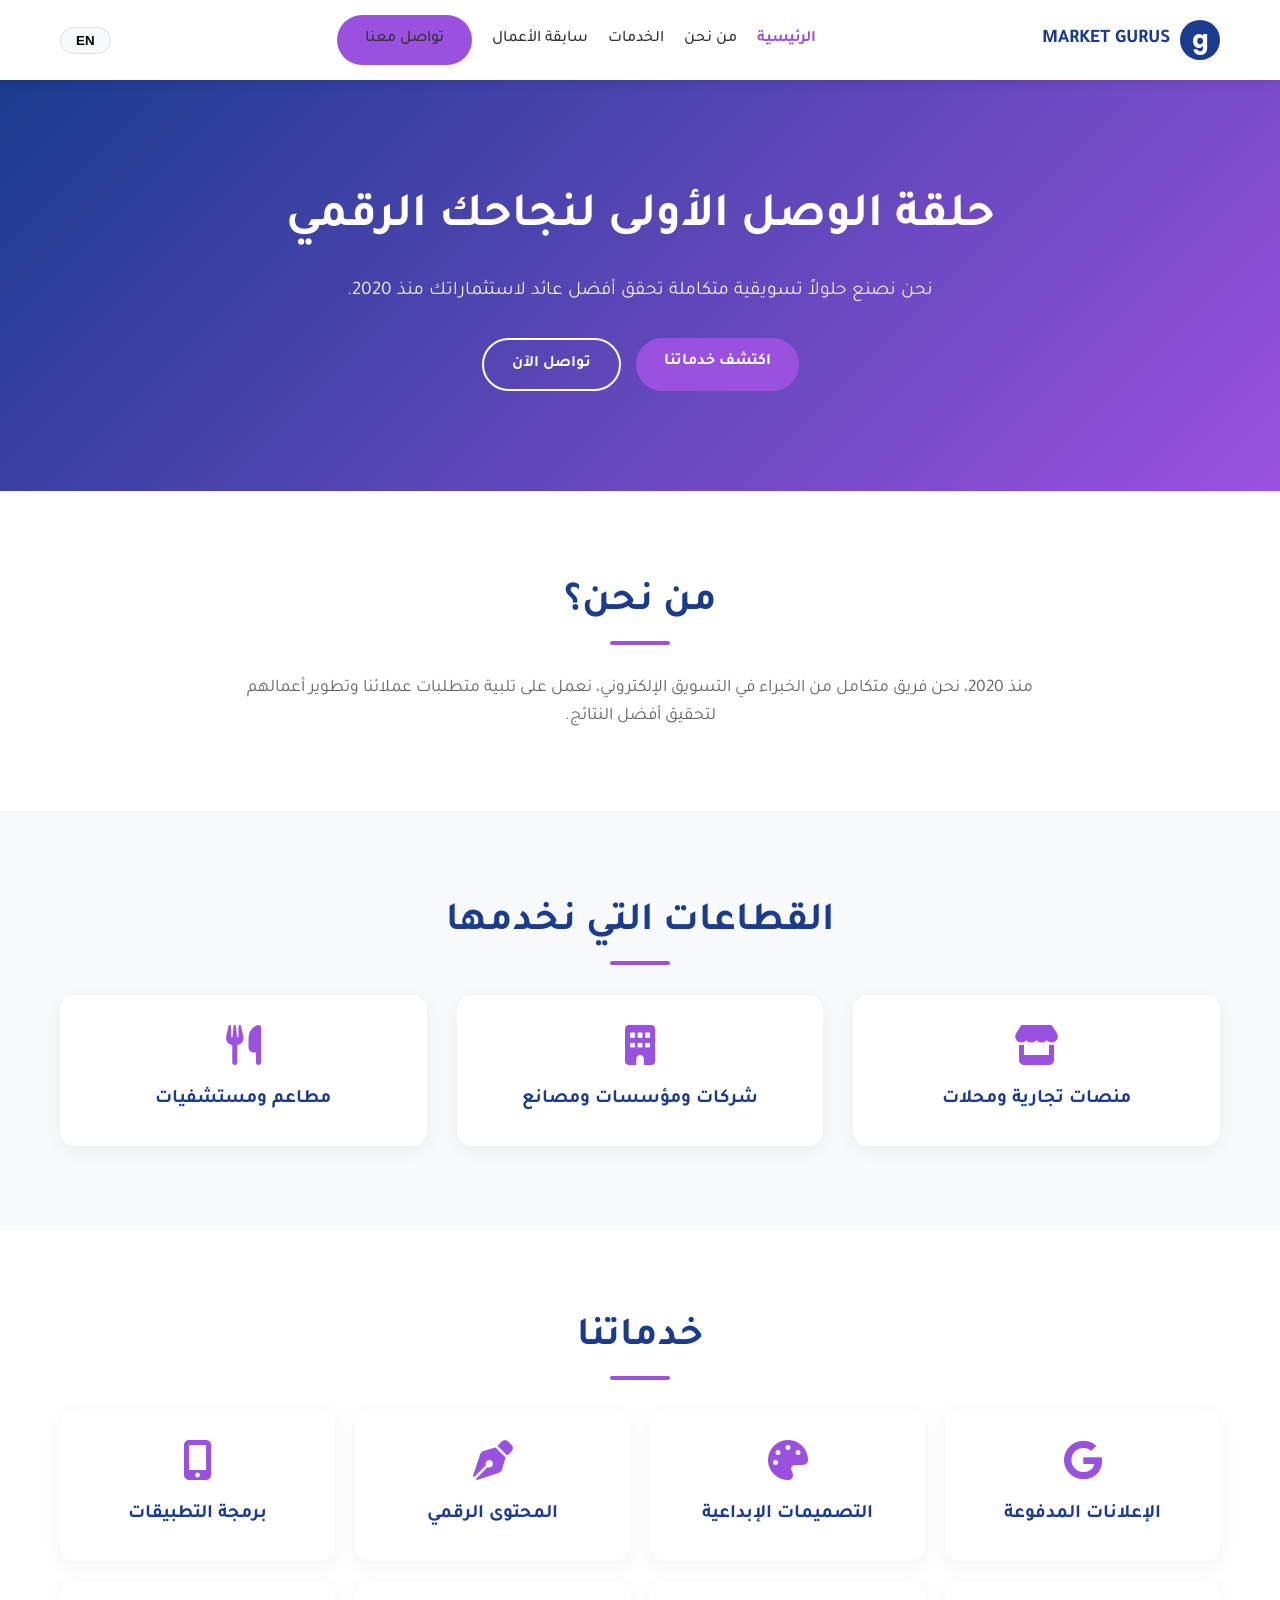
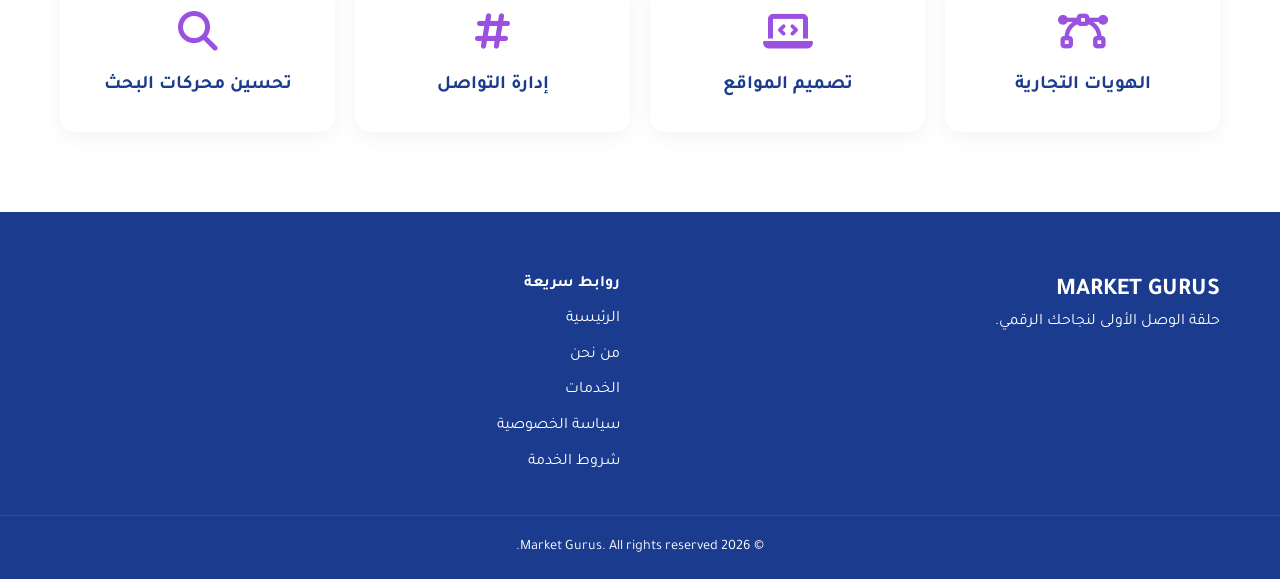
==== index.html @ f9bf5f59 "Initial Commit" ====
<!DOCTYPE html>
<html lang="ar" dir="rtl">
<head>
    <meta charset="UTF-8">
    <meta name="viewport" content="width=device-width, initial-scale=1.0">
    <title>Market Gurus | خبراء السوق</title>
    <meta name="description" content="نحن حلقة الوصل الأولى لشركاتنا على جميع المنصات الإلكترونية لتحقيق أفضل عائد لاستثماراتهم.">
    <!-- خطوط جوجل -->
    <link href="https://fonts.googleapis.com/css2?family=Poppins:wght@300;400;600;700&family=Tajawal:wght@400;500;700&display=swap" rel="stylesheet">
    <!-- أيقونات -->
    <link rel="stylesheet" href="https://cdnjs.cloudflare.com/ajax/libs/font-awesome/6.4.0/css/all.min.css">
    <!-- ملف التنسيقات -->
    <link rel="stylesheet" href="assets/css/style.css">
</head>
<body>

    <!-- شريط التنقل (Header) -->
    <header class="header">
        <div class="container nav-container">
            <div class="logo">
                <div class="logo-icon">g</div>
                <span>MARKET GURUS</span>
            </div>
            <nav class="nav-links">
                <a href="index.html" data-ar="الرئيسية" data-en="Home">الرئيسية</a>
                <a href="about.html" data-ar="من نحن" data-en="About">من نحن</a>
                <a href="services.html" data-ar="الخدمات" data-en="Services">الخدمات</a>
                <a href="portfolio.html" data-ar="سابقة الأعمال" data-en="Portfolio">سابقة الأعمال</a>
                <a href="contact.html" class="btn-primary" data-ar="تواصل معنا" data-en="Contact Us">تواصل معنا</a>
            </nav>
            <div class="header-actions">
                <button id="lang-toggle" class="lang-btn">EN</button>
                <div class="mobile-menu-btn"><i class="fas fa-bars"></i></div>
            </div>
        </div>
    </header>

    <!-- 1. البانر الرئيسي (Hero) -->
    <section class="hero">
        <div class="container hero-content">
            <h1 data-ar="حلقة الوصل الأولى لنجاحك الرقمي" data-en="Your First Link to Digital Success">حلقة الوصل الأولى لنجاحك الرقمي</h1>
            <p data-ar="نحن نصنع حلولاً تسويقية متكاملة تحقق أفضل عائد لاستثماراتك منذ 2020." data-en="We create integrated marketing solutions that maximize your ROI since 2020.">نحن نصنع حلولاً تسويقية متكاملة تحقق أفضل عائد لاستثماراتك منذ 2020.</p>
            <div class="hero-buttons">
                <a href="services.html" class="btn-primary" data-ar="اكتشف خدماتنا" data-en="Discover Our Services">اكتشف خدماتنا</a>
                <a href="contact.html" class="btn-secondary" data-ar="تواصل الآن" data-en="Contact Now">تواصل الآن</a>
            </div>
        </div>
    </section>

    <!-- 2. نبذة سريعة -->
    <section class="section about-brief">
        <div class="container text-center">
            <h2 class="section-title" data-ar="من نحن؟" data-en="Who We Are?">من نحن؟</h2>
            <p class="section-desc" data-ar="منذ 2020، نحن فريق متكامل من الخبراء في التسويق الإلكتروني، نعمل على تلبية متطلبات عملائنا وتطوير أعمالهم لتحقيق أفضل النتائج." data-en="Since 2020, we are an integrated team of e-marketing experts, dedicated to meeting our clients' needs and developing their businesses to achieve the best results.">منذ 2020، نحن فريق متكامل من الخبراء في التسويق الإلكتروني، نعمل على تلبية متطلبات عملائنا وتطوير أعمالهم لتحقيق أفضل النتائج.</p>
        </div>
    </section>

    <!-- 3. القطاعات -->
    <section class="section sectors bg-light">
        <div class="container">
            <h2 class="section-title" data-ar="القطاعات التي نخدمها" data-en="Sectors We Serve">القطاعات التي نخدمها</h2>
            <div class="grid-3 text-center">
                <div class="card"><i class="fas fa-store"></i><h3 data-ar="منصات تجارية ومحلات" data-en="E-commerce & Shops">منصات تجارية ومحلات</h3></div>
                <div class="card"><i class="fas fa-building"></i><h3 data-ar="شركات ومؤسسات ومصانع" data-en="Companies & Factories">شركات ومؤسسات ومصانع</h3></div>
                <div class="card"><i class="fas fa-utensils"></i><h3 data-ar="مطاعم ومستشفيات" data-en="Restaurants & Hospitals">مطاعم ومستشفيات</h3></div>
            </div>
        </div>
    </section>

    <!-- 4. شبكة الخدمات -->
    <section class="section services-grid">
        <div class="container">
            <h2 class="section-title" data-ar="خدماتنا" data-en="Our Services">خدماتنا</h2>
            <div class="grid-4">
                <div class="service-card"><i class="fab fa-google"></i><h3 data-ar="الإعلانات المدفوعة" data-en="Paid Ads">الإعلانات المدفوعة</h3></div>
                <div class="service-card"><i class="fas fa-palette"></i><h3 data-ar="التصميمات الإبداعية" data-en="Creative Design">التصميمات الإبداعية</h3></div>
                <div class="service-card"><i class="fas fa-pen-nib"></i><h3 data-ar="المحتوى الرقمي" data-en="Digital Content">المحتوى الرقمي</h3></div>
                <div class="service-card"><i class="fas fa-mobile-alt"></i><h3 data-ar="برمجة التطبيقات" data-en="App Development">برمجة التطبيقات</h3></div>
                <div class="service-card"><i class="fas fa-bezier-curve"></i><h3 data-ar="الهويات التجارية" data-en="Brand Identity">الهويات التجارية</h3></div>
                <div class="service-card"><i class="fas fa-laptop-code"></i><h3 data-ar="تصميم المواقع" data-en="Web Design">تصميم المواقع</h3></div>
                <div class="service-card"><i class="fas fa-hashtag"></i><h3 data-ar="إدارة التواصل" data-en="Social Media">إدارة التواصل</h3></div>
                <div class="service-card"><i class="fas fa-search"></i><h3 data-ar="تحسين محركات البحث" data-en="SEO">تحسين محركات البحث</h3></div>
            </div>
        </div>
    </section>

    <!-- 13. دعوة للتواصل (Footer) -->
    <footer class="footer">
        <div class="container footer-content">
            <div class="footer-logo">
                <h2>MARKET GURUS</h2>
                <p data-ar="حلقة الوصل الأولى لنجاحك الرقمي." data-en="Your first link to digital success.">حلقة الوصل الأولى لنجاحك الرقمي.</p>
            </div>
            <div class="footer-links">
                <h4 data-ar="روابط سريعة" data-en="Quick Links">روابط سريعة</h4>
                <a href="index.html" data-ar="الرئيسية" data-en="Home">الرئيسية</a>
                <a href="about.html" data-ar="من نحن" data-en="About Us">من نحن</a>
                <a href="services.html" data-ar="الخدمات" data-en="Services">الخدمات</a>
                <a href="privacy.html" data-ar="سياسة الخصوصية" data-en="Privacy Policy">سياسة الخصوصية</a>
                <a href="terms.html" data-ar="شروط الخدمة" data-en="Terms of Service">شروط الخدمة</a>
            </div>
        </div>
        <div class="footer-bottom">
            <p>&copy; 2026 Market Gurus. All rights reserved.</p>
        </div>
    </footer>

    <script src="assets/js/main.js"></script>
</body>
</html>
---- assets/css/style.css ----
/* المتغيرات الأساسية (ألوان الهوية) */
:root {
    --primary-color: #1A3B8E; /* الأزرق الملكي */
    --secondary-color: #9B51E0; /* البنفسجي */
    --text-dark: #333333;
    --text-light: #666666;
    --bg-light: #F8F9FA;
    --white: #FFFFFF;
    --font-ar: 'Tajawal', sans-serif;
    --font-en: 'Poppins', sans-serif;
}

/* إعدادات عامة */
* { margin: 0; padding: 0; box-sizing: border-box; }
body {
    font-family: var(--font-ar);
    color: var(--text-dark);
    background-color: var(--white);
    line-height: 1.6;
    transition: all 0.3s ease;
}
body[dir="ltr"] { font-family: var(--font-en); }
.container { max-width: 1200px; margin: 0 auto; padding: 0 20px; }
a { text-decoration: none; color: inherit; }
ul { list-style: none; }

/* الأزرار */
.btn-primary, .btn-secondary {
    display: inline-block;
    padding: 12px 28px;
    border-radius: 50px;
    font-weight: 700;
    transition: 0.3s;
    cursor: pointer;
}
.btn-primary { background: var(--secondary-color); color: var(--white); }
.btn-primary:hover { background: #8341c4; transform: translateY(-3px); }
.btn-secondary { background: transparent; color: var(--primary-color); border: 2px solid var(--primary-color); }
.btn-secondary:hover { background: var(--primary-color); color: var(--white); }

/* شريط التنقل */
.header {
    background: var(--white);
    box-shadow: 0 2px 10px rgba(0,0,0,0.1);
    position: sticky; top: 0; z-index: 1000;
}
.nav-container { display: flex; justify-content: space-between; align-items: center; height: 80px; }
.logo { display: flex; align-items: center; gap: 10px; font-weight: 700; font-size: 1.2rem; color: var(--primary-color); }
.logo-icon { background: var(--primary-color); color: var(--white); width: 40px; height: 40px; border-radius: 50%; display: flex; align-items: center; justify-content: center; font-size: 1.5rem; font-family: var(--font-en); }
.nav-links { display: flex; gap: 20px; align-items: center; }
.nav-links a { font-weight: 500; color: var(--text-dark); }
.nav-links a:hover { color: var(--secondary-color); }
.header-actions { display: flex; align-items: center; gap: 15px; }
.lang-btn { background: var(--bg-light); border: 1px solid #ddd; padding: 5px 15px; border-radius: 20px; cursor: pointer; font-weight: 600; }
.mobile-menu-btn { display: none; font-size: 1.5rem; cursor: pointer; }

/* البانر الرئيسي */
.hero {
    background: linear-gradient(135deg, var(--primary-color) 0%, var(--secondary-color) 100%);
    color: var(--white);
    padding: 100px 0;
    text-align: center;
}
.hero h1 { font-size: 3rem; margin-bottom: 20px; }
.hero p { font-size: 1.2rem; margin-bottom: 30px; opacity: 0.9; }
.hero-buttons { display: flex; gap: 15px; justify-content: center; }
.hero .btn-secondary { border-color: var(--white); color: var(--white); }
.hero .btn-secondary:hover { background: var(--white); color: var(--primary-color); }

/* الأقسام */
.section { padding: 80px 0; }
.bg-light { background: var(--bg-light); }
.section-title { text-align: center; font-size: 2.5rem; color: var(--primary-color); margin-bottom: 40px; position: relative; }
.section-title::after { content: ''; width: 60px; height: 4px; background: var(--secondary-color); position: absolute; bottom: -10px; left: 50%; transform: translateX(-50%); border-radius: 2px; }
.section-desc { max-width: 800px; margin: 0 auto; text-align: center; font-size: 1.1rem; color: var(--text-light); }
.text-center { text-align: center; }

/* الشبكات (Grid) */
.grid-3 { display: grid; grid-template-columns: repeat(3, 1fr); gap: 30px; }
.grid-4 { display: grid; grid-template-columns: repeat(4, 1fr); gap: 20px; }
.card, .service-card { background: var(--white); padding: 30px; border-radius: 15px; box-shadow: 0 5px 20px rgba(0,0,0,0.05); text-align: center; transition: 0.3s; }
.card:hover, .service-card:hover { transform: translateY(-10px); box-shadow: 0 10px 30px rgba(155, 81, 224, 0.15); }
.card i, .service-card i { font-size: 2.5rem; color: var(--secondary-color); margin-bottom: 20px; }
.card h3, .service-card h3 { font-size: 1.2rem; color: var(--primary-color); }

/* التذييل */
.footer { background: var(--primary-color); color: var(--white); padding: 60px 0 20px; }
.footer-content { display: grid; grid-template-columns: 1fr 1fr; gap: 40px; margin-bottom: 40px; }
.footer-links { display: flex; flex-direction: column; gap: 10px; }
.footer-links a:hover { color: var(--secondary-color); }
.footer-bottom { text-align: center; border-top: 1px solid rgba(255,255,255,0.1); padding-top: 20px; font-size: 0.9rem; }

/* التجاوب مع الهواتف */
@media (max-width: 768px) {
    .nav-links { display: none; } /* سيتم تفعيلها بالجافاسكريبت لاحقاً */
    .mobile-menu-btn { display: block; }
    .hero h1 { font-size: 2rem; }
    .grid-3, .grid-4 { grid-template-columns: 1fr; }
    .footer-content { grid-template-columns: 1fr; }
}
/* --- إضافات الصفحات الداخلية --- */

/* تمييز الرابط النشط في القائمة */
.nav-links a.active { color: var(--secondary-color); font-weight: 700; }

/* تنسيق صفحة سابقة الأعمال */
.portfolio-grid { display: grid; grid-template-columns: repeat(auto-fit, minmax(300px, 1fr)); gap: 20px; }
.portfolio-item { position: relative; border-radius: 15px; overflow: hidden; box-shadow: 0 5px 15px rgba(0,0,0,0.1); }
.portfolio-item img { width: 100%; height: 250px; object-fit: cover; display: block; transition: 0.3s; }
.portfolio-item:hover img { transform: scale(1.05); }

/* تنسيق نموذج التواصل (Contact Form) */
.contact-form { max-width: 600px; margin: 0 auto; background: var(--white); padding: 40px; border-radius: 15px; box-shadow: 0 5px 20px rgba(0,0,0,0.05); }
.form-group { margin-bottom: 20px; }
.form-group label { display: block; margin-bottom: 8px; font-weight: 600; color: var(--primary-color); }
.form-group input, .form-group textarea { width: 100%; padding: 12px 15px; border: 1px solid #ddd; border-radius: 8px; font-family: inherit; transition: 0.3s; }
.form-group input:focus, .form-group textarea:focus { border-color: var(--secondary-color); outline: none; box-shadow: 0 0 5px rgba(155, 81, 224, 0.2); }
.form-group textarea { height: 150px; resize: vertical; }

/* تنسيق الصفحات القانونية */
.legal-content { max-width: 800px; margin: 0 auto; }
.legal-content h2 { color: var(--primary-color); margin-top: 30px; margin-bottom: 15px; }
.legal-content p, .legal-content ul { margin-bottom: 15px; color: var(--text-light); line-height: 1.8; }
.legal-content ul { padding-left: 20px; }
[dir="rtl"] .legal-content ul { padding-right: 20px; padding-left: 0; }

/* تفعيل قائمة الهواتف (Mobile Menu) */
@media (max-width: 768px) {
    .nav-links { 
        display: none; 
        flex-direction: column; 
        position: absolute; 
        top: 80px; 
        left: 0; 
        width: 100%; 
        background: var(--white); 
        padding: 20px; 
        box-shadow: 0 5px 10px rgba(0,0,0,0.1); 
    }
    .nav-links.show { display: flex; }
    .nav-links a { padding: 10px 0; border-bottom: 1px solid #eee; width: 100%; text-align: center; }
    .nav-links a:last-child { border-bottom: none; }
}
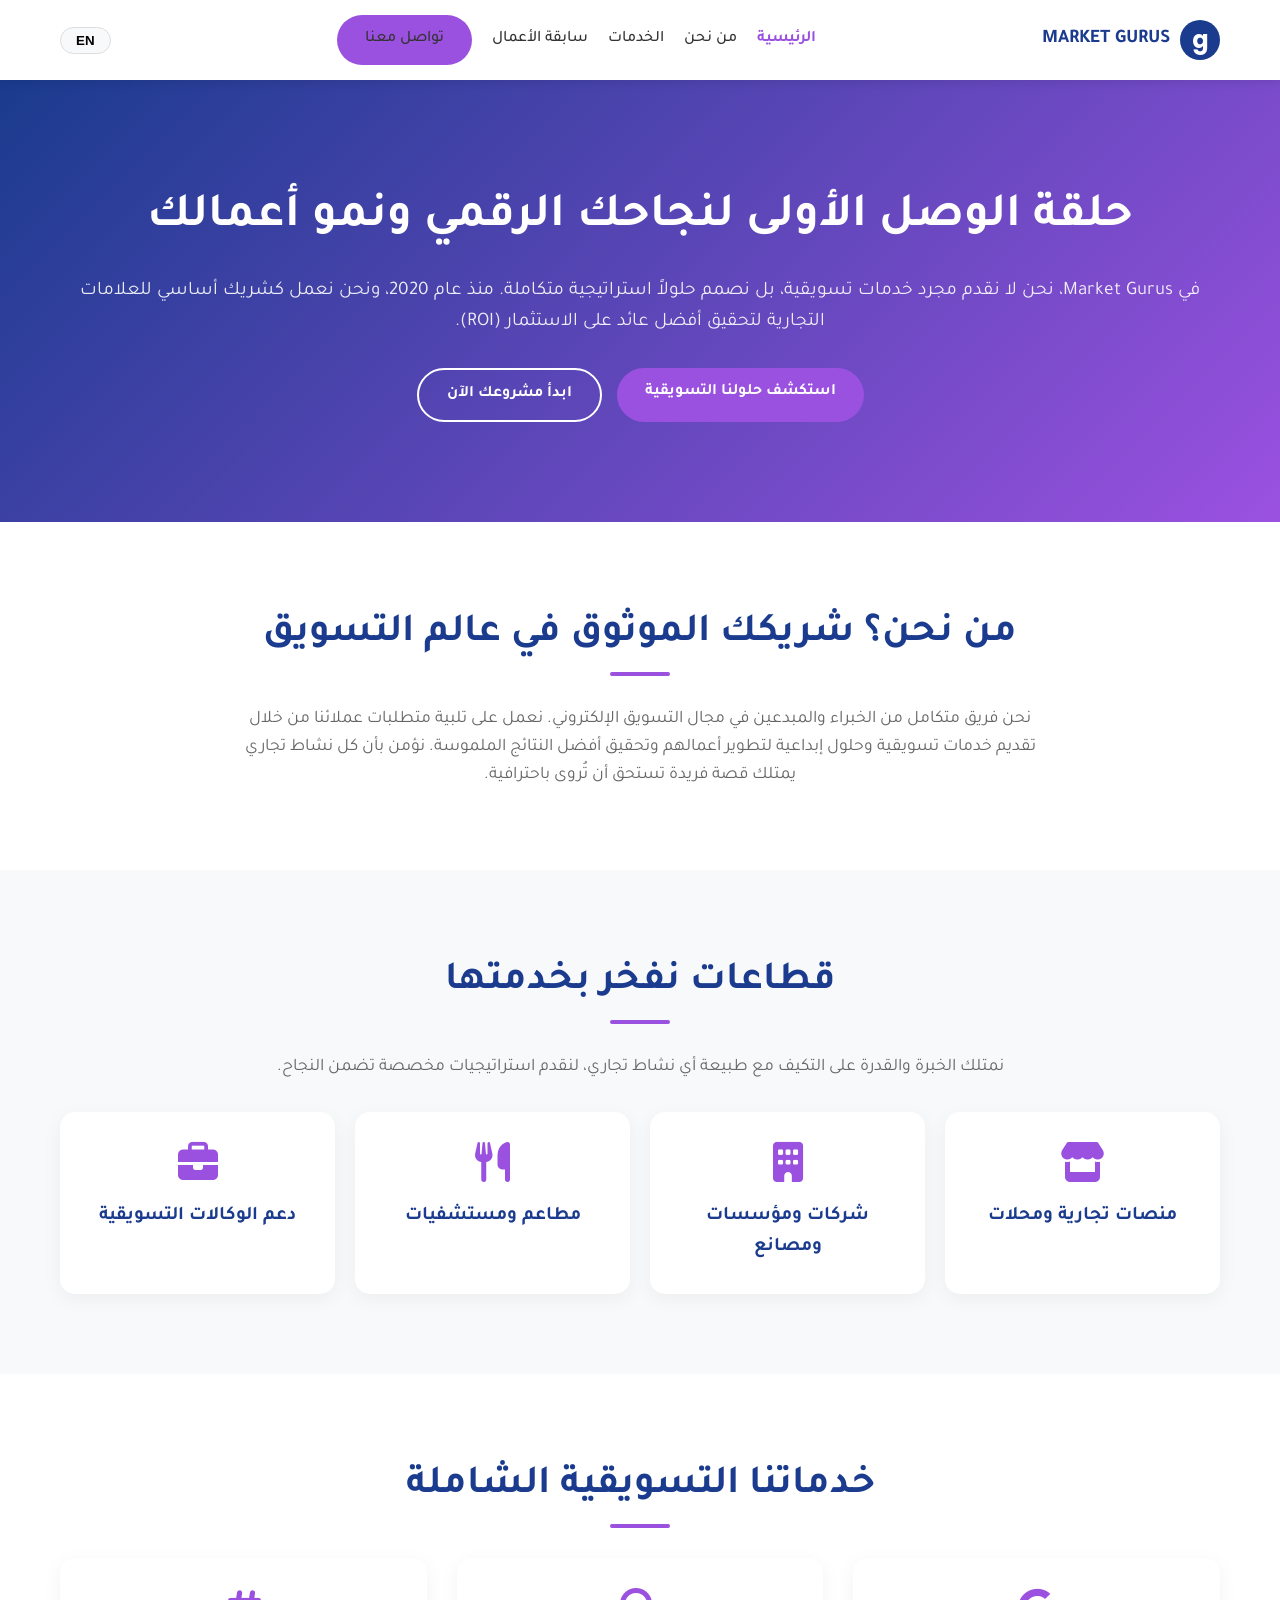
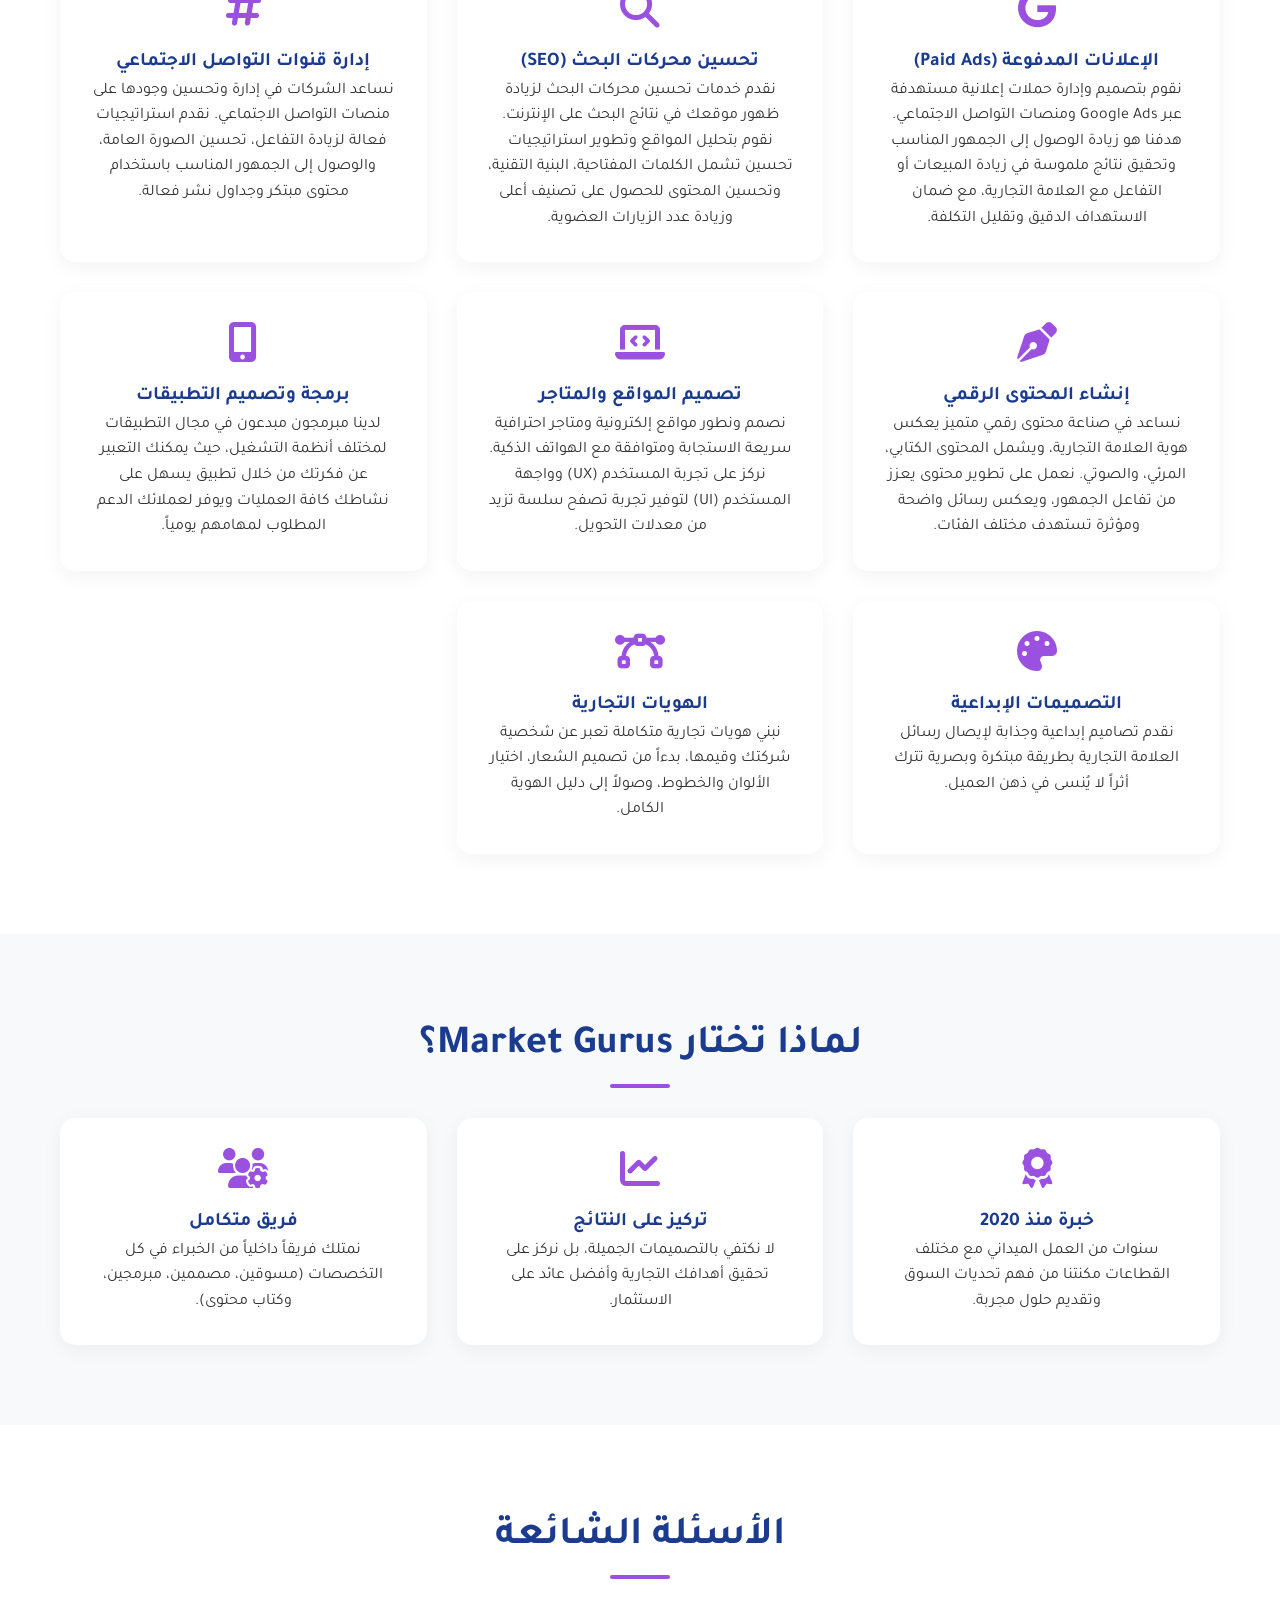
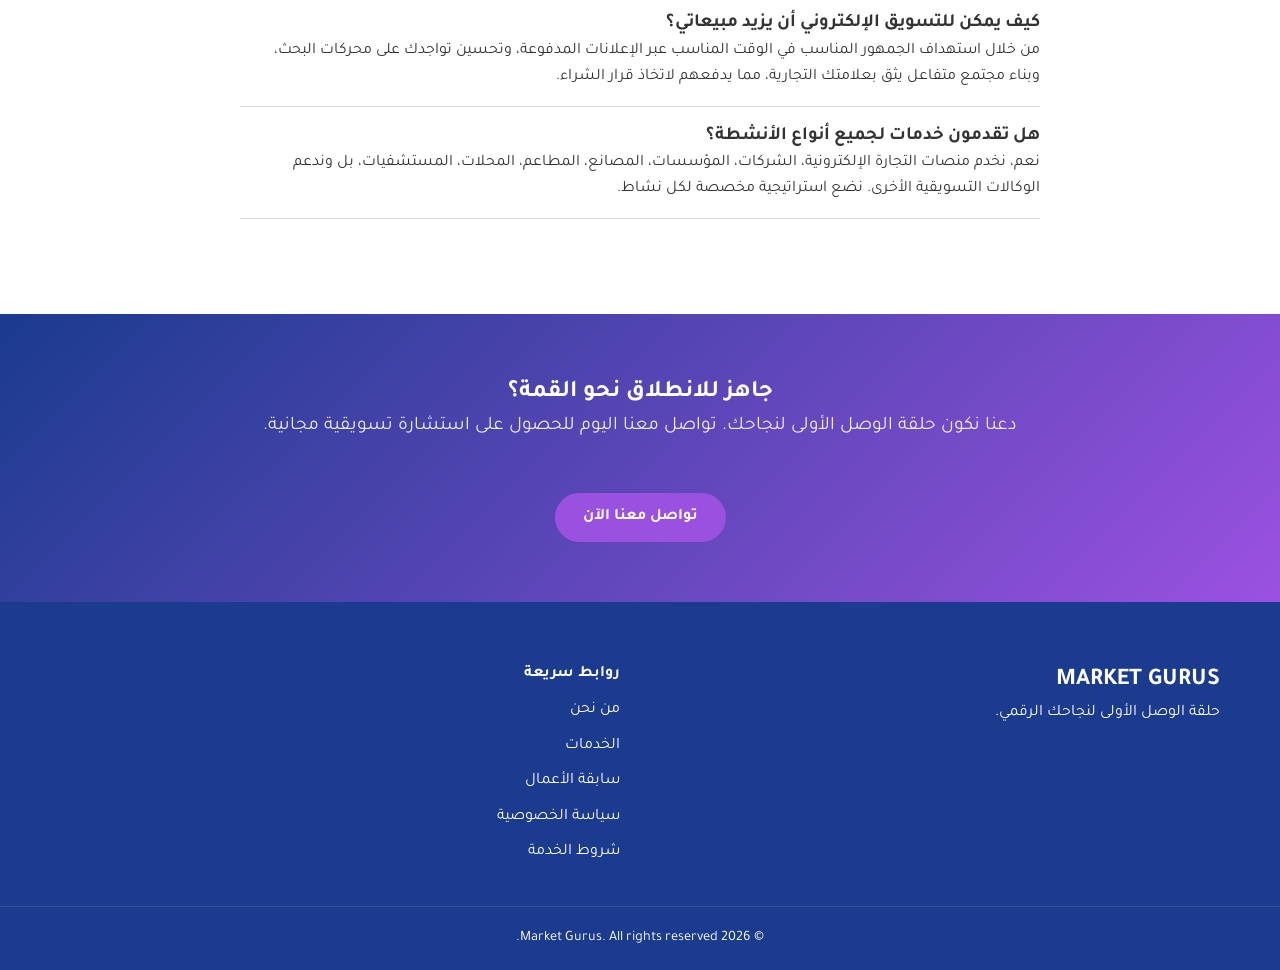
==== commit b6a60159: "Update index.html" ====
--- a/index.html
+++ b/index.html
@@ -3,24 +3,51 @@
 <head>
     <meta charset="UTF-8">
     <meta name="viewport" content="width=device-width, initial-scale=1.0">
-    <title>Market Gurus | خبراء السوق</title>
-    <meta name="description" content="نحن حلقة الوصل الأولى لشركاتنا على جميع المنصات الإلكترونية لتحقيق أفضل عائد لاستثماراتهم.">
-    <!-- خطوط جوجل -->
+    
+    <!-- SEO Meta Tags -->
+    <title>Market Gurus | وكالة تسويق إلكتروني متكاملة وحلول رقمية</title>
+    <meta name="description" content="Market Gurus (خبراء السوق) وكالة تسويق إلكتروني متكاملة. نقدم خدمات الإعلانات المدفوعة، SEO، تصميم المواقع، إدارة السوشيال ميديا، والهويات التجارية لتحقيق أفضل عائد استثمار منذ 2020.">
+    <meta name="keywords" content="تسويق إلكتروني, إدارة سوشيال ميديا, تحسين محركات البحث, تصميم مواقع, إعلانات جوجل, وكالة تسويق, خبراء السوق, Market Gurus">
+    
+    <!-- Open Graph (للمشاركة على السوشيال ميديا) -->
+    <meta property="og:title" content="Market Gurus | شريكك الاستراتيجي للنمو الرقمي">
+    <meta property="og:description" content="نحن حلقة الوصل الأولى لشركاتنا على جميع المنصات الإلكترونية لتحقيق أفضل عائد لاستثماراتهم.">
+    <meta property="og:type" content="website">
+    
+    <!-- Fonts & Icons -->
+    <link rel="preconnect" href="https://fonts.googleapis.com">
+    <link rel="preconnect" href="https://fonts.gstatic.com" crossorigin>
     <link href="https://fonts.googleapis.com/css2?family=Poppins:wght@300;400;600;700&family=Tajawal:wght@400;500;700&display=swap" rel="stylesheet">
-    <!-- أيقونات -->
     <link rel="stylesheet" href="https://cdnjs.cloudflare.com/ajax/libs/font-awesome/6.4.0/css/all.min.css">
-    <!-- ملف التنسيقات -->
+    
+    <!-- Styles -->
     <link rel="stylesheet" href="assets/css/style.css">
+
+    <!-- Schema Markup (بيانات منظمة لمحركات البحث) -->
+    <script type="application/ld+json">
+    {
+      "@context": "https://schema.org",
+      "@type": "ProfessionalService",
+      "name": "Market Gurus",
+      "alternateName": "خبراء السوق",
+      "description": "وكالة تسويق إلكتروني متكاملة تقدم حلولاً إبداعية لتطوير الأعمال.",
+      "foundingDate": "2020",
+      "url": "https://your-domain.github.io/",
+      "logo": "https://your-domain.github.io/assets/images/logo.png",
+      "areaServed": "Worldwide",
+      "knowsAbout": ["Digital Marketing", "SEO", "Social Media Management", "Web Design", "Brand Identity"]
+    }
+    </script>
 </head>
 <body>
 
-    <!-- شريط التنقل (Header) -->
+    <!-- Header -->
     <header class="header">
         <div class="container nav-container">
-            <div class="logo">
+            <a href="index.html" class="logo">
                 <div class="logo-icon">g</div>
                 <span>MARKET GURUS</span>
-            </div>
+            </a>
             <nav class="nav-links">
                 <a href="index.html" data-ar="الرئيسية" data-en="Home">الرئيسية</a>
                 <a href="about.html" data-ar="من نحن" data-en="About">من نحن</a>
@@ -29,62 +56,167 @@
                 <a href="contact.html" class="btn-primary" data-ar="تواصل معنا" data-en="Contact Us">تواصل معنا</a>
             </nav>
             <div class="header-actions">
-                <button id="lang-toggle" class="lang-btn">EN</button>
-                <div class="mobile-menu-btn"><i class="fas fa-bars"></i></div>
+                <button id="lang-toggle" class="lang-btn" aria-label="Switch Language">EN</button>
+                <button class="mobile-menu-btn" aria-label="Open Menu"><i class="fas fa-bars"></i></button>
             </div>
         </div>
     </header>
 
-    <!-- 1. البانر الرئيسي (Hero) -->
-    <section class="hero">
+    <!-- 1. Hero Section -->
+    <section class="hero fade-in">
         <div class="container hero-content">
-            <h1 data-ar="حلقة الوصل الأولى لنجاحك الرقمي" data-en="Your First Link to Digital Success">حلقة الوصل الأولى لنجاحك الرقمي</h1>
-            <p data-ar="نحن نصنع حلولاً تسويقية متكاملة تحقق أفضل عائد لاستثماراتك منذ 2020." data-en="We create integrated marketing solutions that maximize your ROI since 2020.">نحن نصنع حلولاً تسويقية متكاملة تحقق أفضل عائد لاستثماراتك منذ 2020.</p>
+            <h1 data-ar="حلقة الوصل الأولى لنجاحك الرقمي ونمو أعمالك" data-en="Your First Link to Digital Success and Business Growth">حلقة الوصل الأولى لنجاحك الرقمي ونمو أعمالك</h1>
+            <p data-ar="في Market Gurus، نحن لا نقدم مجرد خدمات تسويقية، بل نصمم حلولاً استراتيجية متكاملة. منذ عام 2020، ونحن نعمل كشريك أساسي للعلامات التجارية لتحقيق أفضل عائد على الاستثمار (ROI)." data-en="At Market Gurus, we don't just offer marketing services; we design integrated strategic solutions. Since 2020, we have been working as an essential partner for brands to achieve the best Return on Investment (ROI).">في Market Gurus، نحن لا نقدم مجرد خدمات تسويقية، بل نصمم حلولاً استراتيجية متكاملة. منذ عام 2020، ونحن نعمل كشريك أساسي للعلامات التجارية لتحقيق أفضل عائد على الاستثمار (ROI).</p>
             <div class="hero-buttons">
-                <a href="services.html" class="btn-primary" data-ar="اكتشف خدماتنا" data-en="Discover Our Services">اكتشف خدماتنا</a>
-                <a href="contact.html" class="btn-secondary" data-ar="تواصل الآن" data-en="Contact Now">تواصل الآن</a>
-            </div>
-        </div>
-    </section>
-
-    <!-- 2. نبذة سريعة -->
-    <section class="section about-brief">
+                <a href="services.html" class="btn-primary" data-ar="استكشف حلولنا التسويقية" data-en="Explore Our Marketing Solutions">استكشف حلولنا التسويقية</a>
+                <a href="contact.html" class="btn-secondary" data-ar="ابدأ مشروعك الآن" data-en="Start Your Project Now">ابدأ مشروعك الآن</a>
+            </div>
+        </div>
+    </section>
+
+    <!-- 2. About Brief -->
+    <section class="section about-brief fade-in">
         <div class="container text-center">
-            <h2 class="section-title" data-ar="من نحن؟" data-en="Who We Are?">من نحن؟</h2>
-            <p class="section-desc" data-ar="منذ 2020، نحن فريق متكامل من الخبراء في التسويق الإلكتروني، نعمل على تلبية متطلبات عملائنا وتطوير أعمالهم لتحقيق أفضل النتائج." data-en="Since 2020, we are an integrated team of e-marketing experts, dedicated to meeting our clients' needs and developing their businesses to achieve the best results.">منذ 2020، نحن فريق متكامل من الخبراء في التسويق الإلكتروني، نعمل على تلبية متطلبات عملائنا وتطوير أعمالهم لتحقيق أفضل النتائج.</p>
-        </div>
-    </section>
-
-    <!-- 3. القطاعات -->
-    <section class="section sectors bg-light">
-        <div class="container">
-            <h2 class="section-title" data-ar="القطاعات التي نخدمها" data-en="Sectors We Serve">القطاعات التي نخدمها</h2>
+            <h2 class="section-title" data-ar="من نحن؟ شريكك الموثوق في عالم التسويق" data-en="Who We Are? Your Trusted Marketing Partner">من نحن؟ شريكك الموثوق في عالم التسويق</h2>
+            <p class="section-desc" data-ar="نحن فريق متكامل من الخبراء والمبدعين في مجال التسويق الإلكتروني. نعمل على تلبية متطلبات عملائنا من خلال تقديم خدمات تسويقية وحلول إبداعية لتطوير أعمالهم وتحقيق أفضل النتائج الملموسة. نؤمن بأن كل نشاط تجاري يمتلك قصة فريدة تستحق أن تُروى باحترافية." data-en="We are an integrated team of experts and creatives in the field of e-marketing. We work to meet our clients' requirements by providing marketing services and creative solutions to develop their businesses and achieve the best tangible results. We believe every business has a unique story that deserves to be told professionally.">نحن فريق متكامل من الخبراء والمبدعين في مجال التسويق الإلكتروني. نعمل على تلبية متطلبات عملائنا من خلال تقديم خدمات تسويقية وحلول إبداعية لتطوير أعمالهم وتحقيق أفضل النتائج الملموسة. نؤمن بأن كل نشاط تجاري يمتلك قصة فريدة تستحق أن تُروى باحترافية.</p>
+        </div>
+    </section>
+
+    <!-- 3. Sectors -->
+    <section class="section sectors bg-light fade-in">
+        <div class="container">
+            <h2 class="section-title" data-ar="قطاعات نفخر بخدمتها" data-en="Sectors We Proudly Serve">قطاعات نفخر بخدمتها</h2>
+            <p class="text-center section-desc" style="margin-bottom: 30px;" data-ar="نمتلك الخبرة والقدرة على التكيف مع طبيعة أي نشاط تجاري، لنقدم استراتيجيات مخصصة تضمن النجاح." data-en="We possess the experience and adaptability to suit any business nature, delivering tailored strategies that ensure success.">نمتلك الخبرة والقدرة على التكيف مع طبيعة أي نشاط تجاري، لنقدم استراتيجيات مخصصة تضمن النجاح.</p>
+            <div class="grid-4 text-center">
+                <div class="card">
+                    <i class="fas fa-store"></i>
+                    <h3 data-ar="منصات تجارية ومحلات" data-en="E-commerce & Shops">منصات تجارية ومحلات</h3>
+                </div>
+                <div class="card">
+                    <i class="fas fa-building"></i>
+                    <h3 data-ar="شركات ومؤسسات ومصانع" data-en="Companies & Factories">شركات ومؤسسات ومصانع</h3>
+                </div>
+                <div class="card">
+                    <i class="fas fa-utensils"></i>
+                    <h3 data-ar="مطاعم ومستشفيات" data-en="Restaurants & Hospitals">مطاعم ومستشفيات</h3>
+                </div>
+                <div class="card">
+                    <i class="fas fa-briefcase"></i>
+                    <h3 data-ar="دعم الوكالات التسويقية" data-en="Marketing Agencies Support">دعم الوكالات التسويقية</h3>
+                </div>
+            </div>
+        </div>
+    </section>
+
+    <!-- 4. Services Deep Dive -->
+    <section class="section services fade-in">
+        <div class="container">
+            <h2 class="section-title" data-ar="خدماتنا التسويقية الشاملة" data-en="Our Comprehensive Marketing Services">خدماتنا التسويقية الشاملة</h2>
+            <div class="grid-3">
+                
+                <div class="service-card">
+                    <i class="fab fa-google"></i>
+                    <h3 data-ar="الإعلانات المدفوعة (Paid Ads)" data-en="Paid Advertising">الإعلانات المدفوعة (Paid Ads)</h3>
+                    <p data-ar="نقوم بتصميم وإدارة حملات إعلانية مستهدفة عبر Google Ads ومنصات التواصل الاجتماعي (Meta, Snapchat, X, LinkedIn, YouTube). هدفنا هو زيادة الوصول إلى الجمهور المناسب وتحقيق نتائج ملموسة في زيادة المبيعات أو التفاعل مع العلامة التجارية، مع ضمان الاستهداف الدقيق وتقليل التكلفة." data-en="We design and manage targeted ad campaigns via Google Ads and social media platforms (Meta, Snapchat, X, LinkedIn, YouTube). Our goal is to increase reach to the right audience and achieve tangible results in sales or brand engagement, ensuring precise targeting and cost reduction.">نقوم بتصميم وإدارة حملات إعلانية مستهدفة عبر Google Ads ومنصات التواصل الاجتماعي. هدفنا هو زيادة الوصول إلى الجمهور المناسب وتحقيق نتائج ملموسة في زيادة المبيعات أو التفاعل مع العلامة التجارية، مع ضمان الاستهداف الدقيق وتقليل التكلفة.</p>
+                </div>
+
+                <div class="service-card">
+                    <i class="fas fa-search"></i>
+                    <h3 data-ar="تحسين محركات البحث (SEO)" data-en="Search Engine Optimization (SEO)">تحسين محركات البحث (SEO)</h3>
+                    <p data-ar="نقدم خدمات تحسين محركات البحث لزيادة ظهور موقعك في نتائج البحث على الإنترنت. نقوم بتحليل المواقع وتطوير استراتيجيات تحسين تشمل الكلمات المفتاحية، البنية التقنية، وتحسين المحتوى للحصول على تصنيف أعلى وزيادة عدد الزيارات العضوية (Organic Traffic)." data-en="We provide SEO services to increase your website's visibility in search engine results. We analyze websites and develop optimization strategies including keywords, technical structure, and content optimization to achieve higher rankings and increased organic traffic.">نقدم خدمات تحسين محركات البحث لزيادة ظهور موقعك في نتائج البحث على الإنترنت. نقوم بتحليل المواقع وتطوير استراتيجيات تحسين تشمل الكلمات المفتاحية، البنية التقنية، وتحسين المحتوى للحصول على تصنيف أعلى وزيادة عدد الزيارات العضوية.</p>
+                </div>
+
+                <div class="service-card">
+                    <i class="fas fa-hashtag"></i>
+                    <h3 data-ar="إدارة قنوات التواصل الاجتماعي" data-en="Social Media Management">إدارة قنوات التواصل الاجتماعي</h3>
+                    <p data-ar="نساعد الشركات في إدارة وتحسين وجودها على منصات التواصل الاجتماعي. نقدم استراتيجيات فعالة لزيادة التفاعل، تحسين الصورة العامة، والوصول إلى الجمهور المناسب باستخدام محتوى مبتكر وجداول نشر فعالة تضمن بناء مجتمع متفاعل حول علامتك التجارية." data-en="We help companies manage and improve their presence on social media platforms. We provide effective strategies to increase engagement, improve public image, and reach the right audience using innovative content and effective posting schedules that ensure building an engaged community around your brand.">نساعد الشركات في إدارة وتحسين وجودها على منصات التواصل الاجتماعي. نقدم استراتيجيات فعالة لزيادة التفاعل، تحسين الصورة العامة، والوصول إلى الجمهور المناسب باستخدام محتوى مبتكر وجداول نشر فعالة.</p>
+                </div>
+
+                <div class="service-card">
+                    <i class="fas fa-pen-nib"></i>
+                    <h3 data-ar="إنشاء المحتوى الرقمي" data-en="Digital Content Creation">إنشاء المحتوى الرقمي</h3>
+                    <p data-ar="نساعد في صناعة محتوى رقمي متميز يعكس هوية العلامة التجارية، ويشمل المحتوى الكتابي، المرئي، والصوتي. نعمل على تطوير محتوى يعزز من تفاعل الجمهور، ويعكس رسائل واضحة ومؤثرة تستهدف مختلف الفئات وتدفعهم لاتخاذ إجراء." data-en="We help create outstanding digital content that reflects the brand identity, including written, visual, and audio content. We develop content that enhances audience engagement and reflects clear, impactful messages targeting various segments to drive action.">نساعد في صناعة محتوى رقمي متميز يعكس هوية العلامة التجارية، ويشمل المحتوى الكتابي، المرئي، والصوتي. نعمل على تطوير محتوى يعزز من تفاعل الجمهور، ويعكس رسائل واضحة ومؤثرة تستهدف مختلف الفئات.</p>
+                </div>
+
+                <div class="service-card">
+                    <i class="fas fa-laptop-code"></i>
+                    <h3 data-ar="تصميم المواقع والمتاجر" data-en="Web & E-commerce Design">تصميم المواقع والمتاجر</h3>
+                    <p data-ar="نصمم ونطور مواقع إلكترونية ومتاجر احترافية سريعة الاستجابة ومتوافقة مع الهواتف الذكية. نركز على تجربة المستخدم (UX) وواجهة المستخدم (UI) لتوفير تجربة تصفح سلسة تزيد من معدلات التحويل وتحقق أهدافك التجارية." data-en="We design and develop professional, responsive websites and e-commerce stores compatible with smartphones. We focus on User Experience (UX) and User Interface (UI) to provide a smooth browsing experience that increases conversion rates and achieves your business goals.">نصمم ونطور مواقع إلكترونية ومتاجر احترافية سريعة الاستجابة ومتوافقة مع الهواتف الذكية. نركز على تجربة المستخدم (UX) وواجهة المستخدم (UI) لتوفير تجربة تصفح سلسة تزيد من معدلات التحويل.</p>
+                </div>
+
+                <div class="service-card">
+                    <i class="fas fa-mobile-alt"></i>
+                    <h3 data-ar="برمجة وتصميم التطبيقات" data-en="App Development & Design">برمجة وتصميم التطبيقات</h3>
+                    <p data-ar="لدينا مبرمجون مبدعون في مجال التطبيقات لمختلف أنظمة التشغيل (iOS و Android)، حيث يمكنك التعبير عن فكرتك من خلال تطبيق يسهل على نشاطك كافة العمليات ويوفر لعملائك الدعم المطلوب لمهامهم يومياً." data-en="We have creative developers in app development for various operating systems (iOS & Android). You can express your idea through an app that facilitates all operations for your business and provides your clients with the support they need for their daily tasks.">لدينا مبرمجون مبدعون في مجال التطبيقات لمختلف أنظمة التشغيل، حيث يمكنك التعبير عن فكرتك من خلال تطبيق يسهل على نشاطك كافة العمليات ويوفر لعملائك الدعم المطلوب لمهامهم يومياً.</p>
+                </div>
+
+                <div class="service-card">
+                    <i class="fas fa-palette"></i>
+                    <h3 data-ar="التصميمات الإبداعية" data-en="Creative Designs">التصميمات الإبداعية</h3>
+                    <p data-ar="نقدم تصاميم إبداعية وجذابة (إعلانات، منشورات، شعارات، عروض، واجهات، بنرات) لإيصال رسائل العلامة التجارية بطريقة مبتكرة وبصرية تترك أثراً لا يُنسى في ذهن العميل." data-en="We provide creative and attractive designs (ads, posts, logos, offers, UI, banners) to deliver brand messages in an innovative and visual way that leaves an unforgettable impression on the client's mind.">نقدم تصاميم إبداعية وجذابة لإيصال رسائل العلامة التجارية بطريقة مبتكرة وبصرية تترك أثراً لا يُنسى في ذهن العميل.</p>
+                </div>
+
+                <div class="service-card">
+                    <i class="fas fa-bezier-curve"></i>
+                    <h3 data-ar="الهويات التجارية" data-en="Brand Identity">الهويات التجارية</h3>
+                    <p data-ar="نبني هويات تجارية متكاملة تعبر عن شخصية شركتك وقيمها، بدءاً من تصميم الشعار، اختيار الألوان والخطوط، وصولاً إلى دليل الهوية الكامل الذي يضمن اتساق صورتك البصرية في كل مكان." data-en="We build integrated brand identities that express your company's personality and values, starting from logo design, choosing colors and fonts, to a complete brand guideline that ensures visual consistency everywhere.">نبني هويات تجارية متكاملة تعبر عن شخصية شركتك وقيمها، بدءاً من تصميم الشعار، اختيار الألوان والخطوط، وصولاً إلى دليل الهوية الكامل.</p>
+                </div>
+
+            </div>
+        </div>
+    </section>
+
+    <!-- 5. Why Choose Us -->
+    <section class="section bg-light fade-in">
+        <div class="container">
+            <h2 class="section-title" data-ar="لماذا تختار Market Gurus؟" data-en="Why Choose Market Gurus?">لماذا تختار Market Gurus؟</h2>
             <div class="grid-3 text-center">
-                <div class="card"><i class="fas fa-store"></i><h3 data-ar="منصات تجارية ومحلات" data-en="E-commerce & Shops">منصات تجارية ومحلات</h3></div>
-                <div class="card"><i class="fas fa-building"></i><h3 data-ar="شركات ومؤسسات ومصانع" data-en="Companies & Factories">شركات ومؤسسات ومصانع</h3></div>
-                <div class="card"><i class="fas fa-utensils"></i><h3 data-ar="مطاعم ومستشفيات" data-en="Restaurants & Hospitals">مطاعم ومستشفيات</h3></div>
-            </div>
-        </div>
-    </section>
-
-    <!-- 4. شبكة الخدمات -->
-    <section class="section services-grid">
-        <div class="container">
-            <h2 class="section-title" data-ar="خدماتنا" data-en="Our Services">خدماتنا</h2>
-            <div class="grid-4">
-                <div class="service-card"><i class="fab fa-google"></i><h3 data-ar="الإعلانات المدفوعة" data-en="Paid Ads">الإعلانات المدفوعة</h3></div>
-                <div class="service-card"><i class="fas fa-palette"></i><h3 data-ar="التصميمات الإبداعية" data-en="Creative Design">التصميمات الإبداعية</h3></div>
-                <div class="service-card"><i class="fas fa-pen-nib"></i><h3 data-ar="المحتوى الرقمي" data-en="Digital Content">المحتوى الرقمي</h3></div>
-                <div class="service-card"><i class="fas fa-mobile-alt"></i><h3 data-ar="برمجة التطبيقات" data-en="App Development">برمجة التطبيقات</h3></div>
-                <div class="service-card"><i class="fas fa-bezier-curve"></i><h3 data-ar="الهويات التجارية" data-en="Brand Identity">الهويات التجارية</h3></div>
-                <div class="service-card"><i class="fas fa-laptop-code"></i><h3 data-ar="تصميم المواقع" data-en="Web Design">تصميم المواقع</h3></div>
-                <div class="service-card"><i class="fas fa-hashtag"></i><h3 data-ar="إدارة التواصل" data-en="Social Media">إدارة التواصل</h3></div>
-                <div class="service-card"><i class="fas fa-search"></i><h3 data-ar="تحسين محركات البحث" data-en="SEO">تحسين محركات البحث</h3></div>
-            </div>
-        </div>
-    </section>
-
-    <!-- 13. دعوة للتواصل (Footer) -->
+                <div class="card">
+                    <i class="fas fa-award"></i>
+                    <h3 data-ar="خبرة منذ 2020" data-en="Experience Since 2020">خبرة منذ 2020</h3>
+                    <p data-ar="سنوات من العمل الميداني مع مختلف القطاعات مكنتنا من فهم تحديات السوق وتقديم حلول مجربة." data-en="Years of fieldwork across various sectors have enabled us to understand market challenges and provide proven solutions.">سنوات من العمل الميداني مع مختلف القطاعات مكنتنا من فهم تحديات السوق وتقديم حلول مجربة.</p>
+                </div>
+                <div class="card">
+                    <i class="fas fa-chart-line"></i>
+                    <h3 data-ar="تركيز على النتائج" data-en="Results-Oriented">تركيز على النتائج</h3>
+                    <p data-ar="لا نكتفي بالتصميمات الجميلة، بل نركز على تحقيق أهدافك التجارية وأفضل عائد على الاستثمار." data-en="We don't settle for beautiful designs; we focus on achieving your business goals and the best return on investment.">لا نكتفي بالتصميمات الجميلة، بل نركز على تحقيق أهدافك التجارية وأفضل عائد على الاستثمار.</p>
+                </div>
+                <div class="card">
+                    <i class="fas fa-users-cog"></i>
+                    <h3 data-ar="فريق متكامل" data-en="Integrated Team">فريق متكامل</h3>
+                    <p data-ar="نمتلك فريقاً داخلياً من الخبراء في كل التخصصات (مسوقين، مصممين، مبرمجين، وكتاب محتوى)." data-en="We possess an in-house team of experts in all specialties (marketers, designers, developers, and copywriters).">نمتلك فريقاً داخلياً من الخبراء في كل التخصصات (مسوقين، مصممين، مبرمجين، وكتاب محتوى).</p>
+                </div>
+            </div>
+        </div>
+    </section>
+
+    <!-- 6. FAQ Section (SEO Gold) -->
+    <section class="section fade-in">
+        <div class="container">
+            <h2 class="section-title" data-ar="الأسئلة الشائعة" data-en="Frequently Asked Questions">الأسئلة الشائعة</h2>
+            <div class="faq-container" style="max-width: 800px; margin: 0 auto;">
+                <div class="faq-item" style="margin-bottom: 15px; border-bottom: 1px solid #ddd; padding-bottom: 15px;">
+                    <h3 data-ar="كيف يمكن للتسويق الإلكتروني أن يزيد مبيعاتي؟" data-en="How can digital marketing increase my sales?">كيف يمكن للتسويق الإلكتروني أن يزيد مبيعاتي؟</h3>
+                    <p data-ar="من خلال استهداف الجمهور المناسب في الوقت المناسب عبر الإعلانات المدفوعة، وتحسين تواجدك على محركات البحث، وبناء مجتمع متفاعل يثق بعلامتك التجارية، مما يدفعهم لاتخاذ قرار الشراء." data-en="By targeting the right audience at the right time through paid ads, improving your search engine presence, and building an engaged community that trusts your brand, driving them to make a purchase.">من خلال استهداف الجمهور المناسب في الوقت المناسب عبر الإعلانات المدفوعة، وتحسين تواجدك على محركات البحث، وبناء مجتمع متفاعل يثق بعلامتك التجارية، مما يدفعهم لاتخاذ قرار الشراء.</p>
+                </div>
+                <div class="faq-item" style="margin-bottom: 15px; border-bottom: 1px solid #ddd; padding-bottom: 15px;">
+                    <h3 data-ar="هل تقدمون خدمات لجميع أنواع الأنشطة؟" data-en="Do you provide services for all types of businesses?">هل تقدمون خدمات لجميع أنواع الأنشطة؟</h3>
+                    <p data-ar="نعم، نخدم منصات التجارة الإلكترونية، الشركات، المؤسسات، المصانع، المطاعم، المحلات، المستشفيات، بل وندعم الوكالات التسويقية الأخرى. نضع استراتيجية مخصصة لكل نشاط." data-en="Yes, we serve e-commerce platforms, companies, institutions, factories, restaurants, shops, hospitals, and even support other marketing agencies. We create a customized strategy for each business.">نعم، نخدم منصات التجارة الإلكترونية، الشركات، المؤسسات، المصانع، المطاعم، المحلات، المستشفيات، بل وندعم الوكالات التسويقية الأخرى. نضع استراتيجية مخصصة لكل نشاط.</p>
+                </div>
+            </div>
+        </div>
+    </section>
+
+    <!-- 7. Final CTA -->
+    <section class="section hero fade-in" style="padding: 60px 0;">
+        <div class="container text-center">
+            <h2 data-ar="جاهز للانطلاق نحو القمة؟" data-en="Ready to Launch Towards the Top?">جاهز للانطلاق نحو القمة؟</h2>
+            <p data-ar="دعنا نكون حلقة الوصل الأولى لنجاحك. تواصل معنا اليوم للحصول على استشارة تسويقية مجانية." data-en="Let us be your first link to success. Contact us today for a free marketing consultation.">دعنا نكون حلقة الوصل الأولى لنجاحك. تواصل معنا اليوم للحصول على استشارة تسويقية مجانية.</p>
+            <a href="contact.html" class="btn-primary" style="margin-top: 20px;" data-ar="تواصل معنا الآن" data-en="Contact Us Now">تواصل معنا الآن</a>
+        </div>
+    </section>
+
+    <!-- Footer -->
     <footer class="footer">
         <div class="container footer-content">
             <div class="footer-logo">
@@ -93,9 +225,9 @@
             </div>
             <div class="footer-links">
                 <h4 data-ar="روابط سريعة" data-en="Quick Links">روابط سريعة</h4>
-                <a href="index.html" data-ar="الرئيسية" data-en="Home">الرئيسية</a>
                 <a href="about.html" data-ar="من نحن" data-en="About Us">من نحن</a>
                 <a href="services.html" data-ar="الخدمات" data-en="Services">الخدمات</a>
+                <a href="portfolio.html" data-ar="سابقة الأعمال" data-en="Portfolio">سابقة الأعمال</a>
                 <a href="privacy.html" data-ar="سياسة الخصوصية" data-en="Privacy Policy">سياسة الخصوصية</a>
                 <a href="terms.html" data-ar="شروط الخدمة" data-en="Terms of Service">شروط الخدمة</a>
             </div>
@@ -107,4 +239,4 @@
 
     <script src="assets/js/main.js"></script>
 </body>
-</html>+</html>
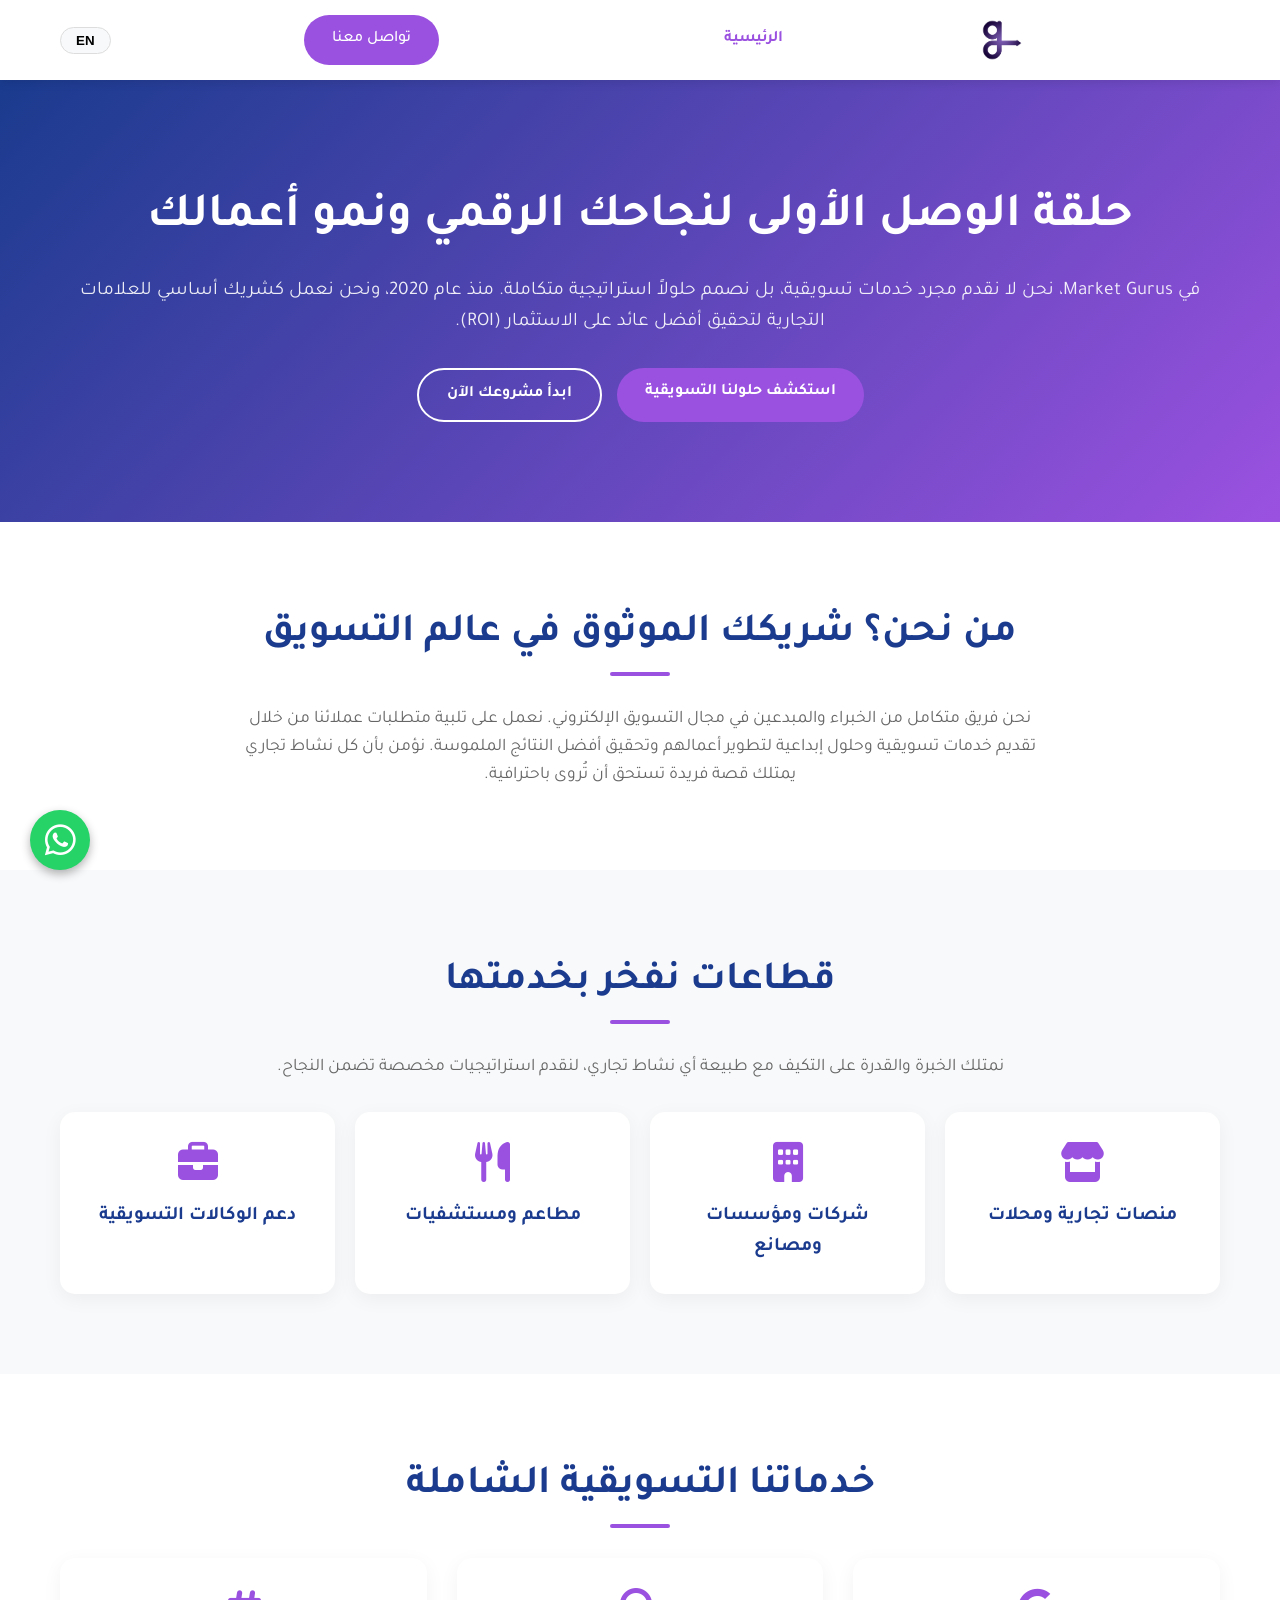
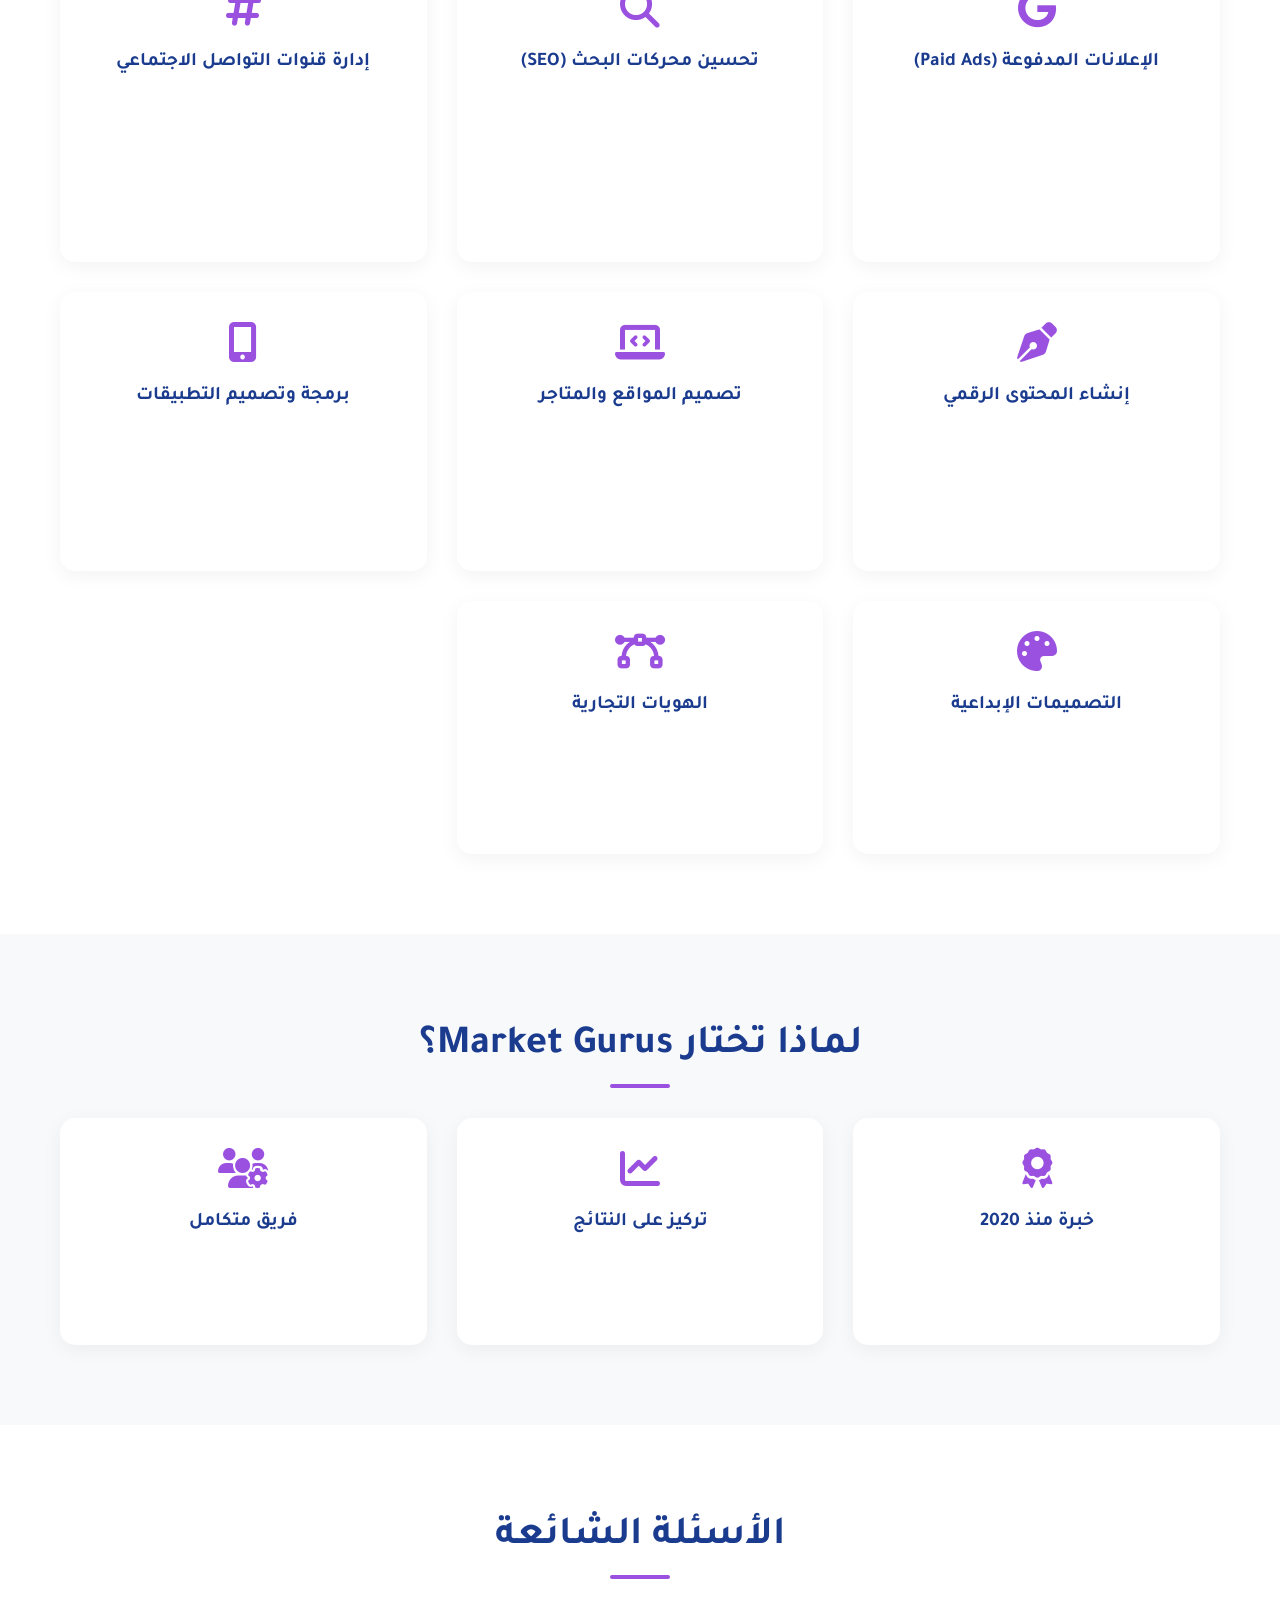
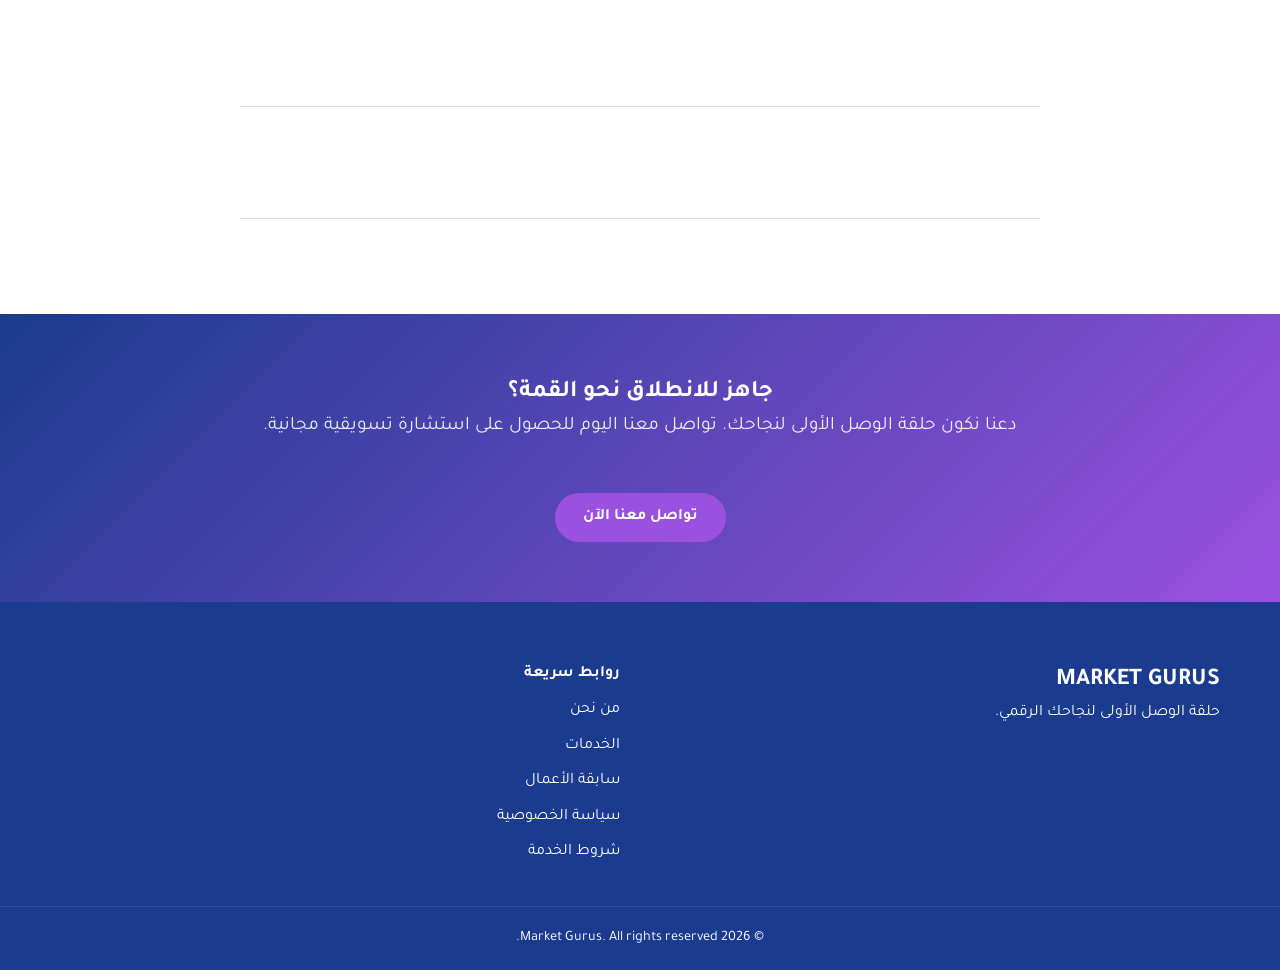
==== commit 9f670780: "Update index.html" ====
--- a/index.html
+++ b/index.html
@@ -45,8 +45,9 @@
     <header class="header">
         <div class="container nav-container">
             <a href="index.html" class="logo">
-                <div class="logo-icon">g</div>
-                <span>MARKET GURUS</span>
+               <a href="index.html" class="logo">
+    <img src="assets/images/logo.png" alt="Market Gurus Logo" style="height: 50px; width: auto; object-fit: contain;">
+</a>
             </a>
             <nav class="nav-links">
                 <a href="index.html" data-ar="الرئيسية" data-en="Home">الرئيسية</a>
--- a/assets/css/style.css
+++ b/assets/css/style.css
@@ -2,7 +2,7 @@
 :root {
     --primary-color: #1A3B8E; /* الأزرق الملكي */
     --secondary-color: #9B51E0; /* البنفسجي */
-    --text-dark: #333333;
+    --text-dark: #FFFFFF;
     --text-light: #666666;
     --bg-light: #F8F9FA;
     --white: #FFFFFF;
@@ -137,7 +137,63 @@
         padding: 20px; 
         box-shadow: 0 5px 10px rgba(0,0,0,0.1); 
     }
+    /* حركات الانتقال (Animations) */
+.fade-in {
+    opacity: 0;
+    transform: translateY(30px);
+    transition: opacity 0.8s ease-out, transform 0.8s ease-out;
+}
+.fade-in.visible {
+    opacity: 1;
+    transform: translateY(0);
+}
+
+/* تحسين مظهر الأسئلة الشائعة */
+.faq-item h3 {
+    color: var(--primary-color);
+    margin-bottom: 10px;
+    font-size: 1.2rem;
+}
+.faq-item p {
+    color: var(--text-light);
+    line-height: 1.6;
+}
     .nav-links.show { display: flex; }
     .nav-links a { padding: 10px 0; border-bottom: 1px solid #eee; width: 100%; text-align: center; }
     .nav-links a:last-child { border-bottom: none; }
-}+}
+/* زر الواتساب العائم */
+.whatsapp-float {
+    position: fixed;
+    width: 60px;
+    height: 60px;
+    bottom: 30px;
+    right: 30px;
+    background-color: #25d366;
+    color: #FFF;
+    border-radius: 50px;
+    text-align: center;
+    font-size: 35px;
+    box-shadow: 0 4px 10px rgba(0,0,0,0.3);
+    z-index: 1000;
+    display: flex;
+    align-items: center;
+    justify-content: center;
+    transition: all 0.3s ease;
+    animation: pulse 2s infinite;
+}
+/* تغيير مكان الزر في النسخة العربية (اليمين لليسار) */
+[dir="rtl"] .whatsapp-float { right: auto; left: 30px; }
+
+.whatsapp-float:hover {
+    background-color: #128C7E;
+    color: #FFF;
+    transform: scale(1.1);
+}
+
+/* حركة النبض لجذب الانتباه */
+@keyframes pulse {
+    0% { box-shadow: 0 0 0 0 rgba(37, 211, 102, 0.7); }
+    70% { box-shadow: 0 0 0 15px rgba(37, 211, 102, 0); }
+    100% { box-shadow: 0 0 0 0 rgba(37, 211, 102, 0); }
+}
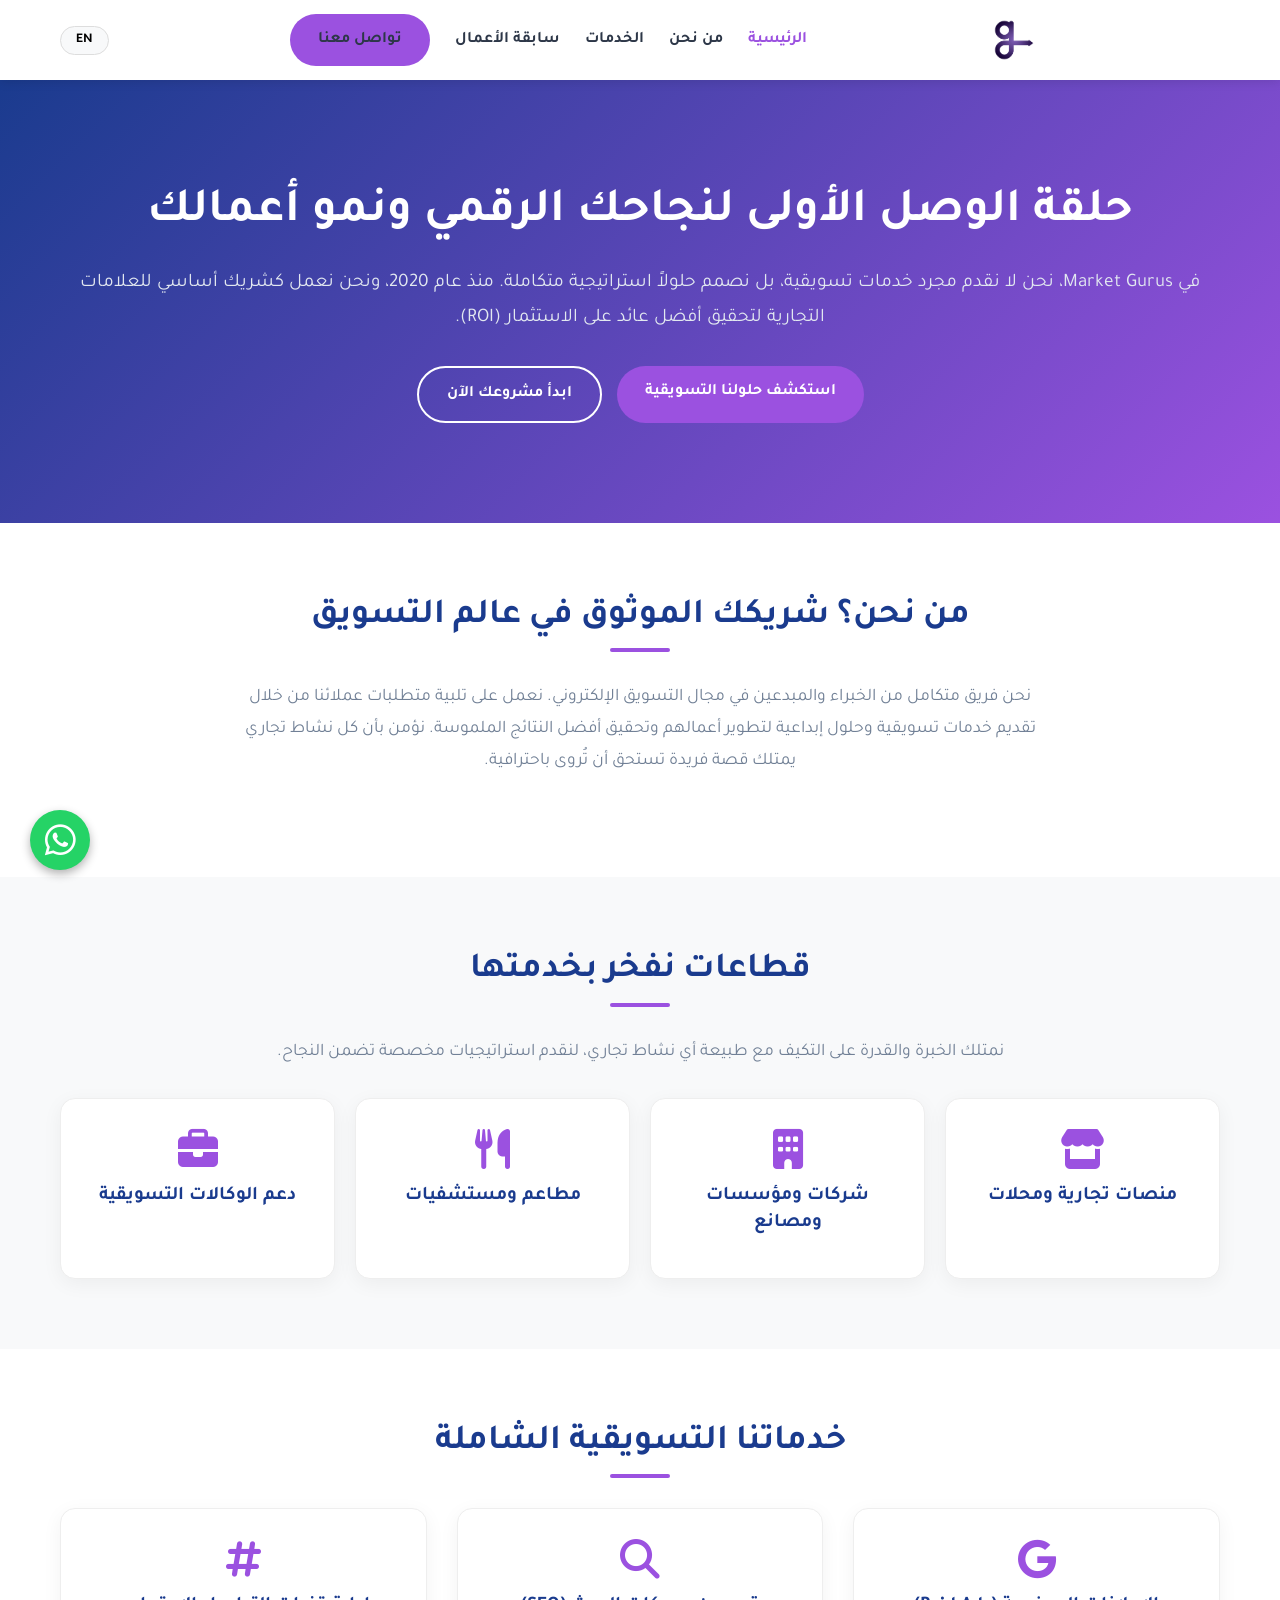
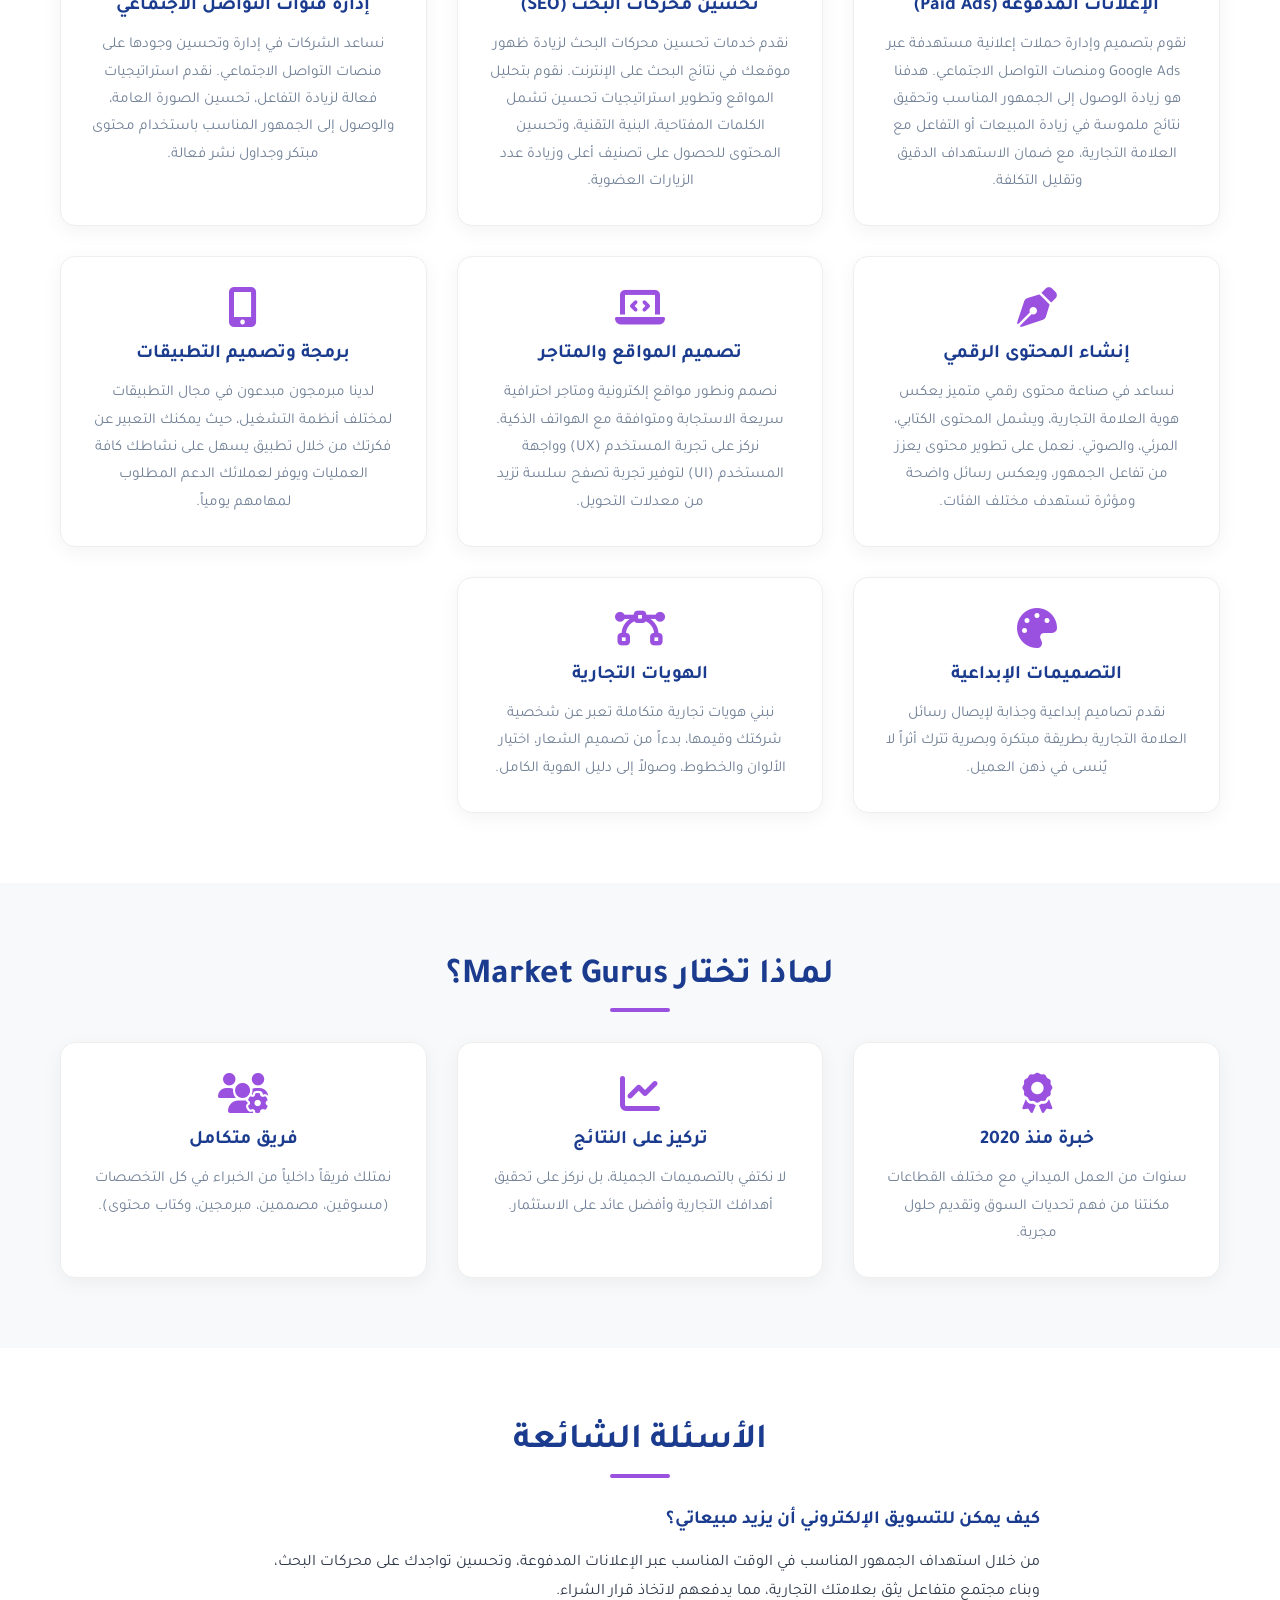
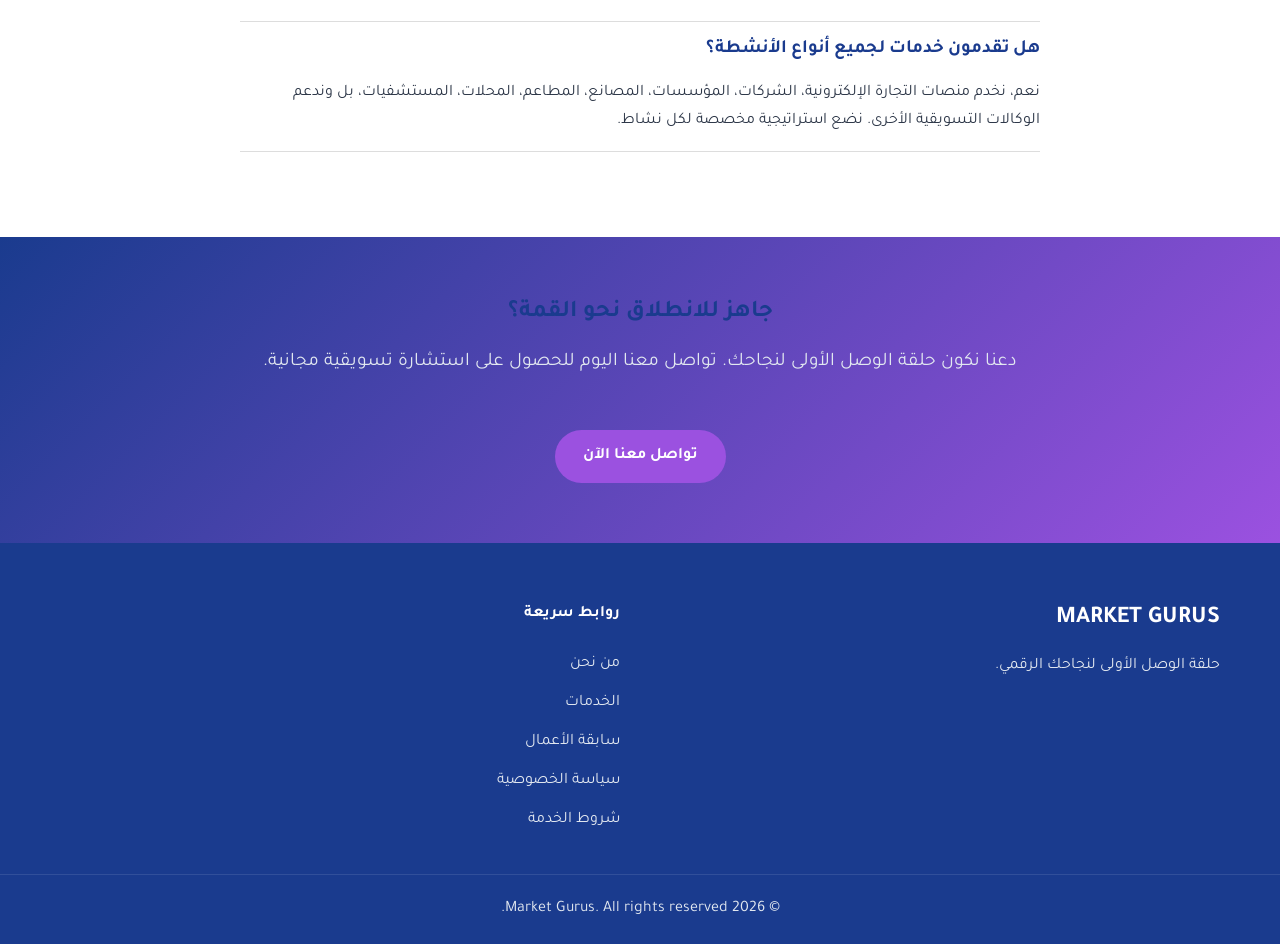
==== commit 2e978122: "Update index.html" ====
--- a/index.html
+++ b/index.html
@@ -1,6 +1,12 @@
 <!DOCTYPE html>
 <html lang="ar" dir="rtl">
 <head>
+    <script async src="https://www.googletagmanager.com/gtm.js?id=GTM-54ZJN36Z"></script>
+<script>
+  window.dataLayer = window.dataLayer || [];
+  function gtag(){dataLayer.push(arguments);}
+  gtag('js', new Date());
+</script>
     <meta charset="UTF-8">
     <meta name="viewport" content="width=device-width, initial-scale=1.0">
     
--- a/assets/css/style.css
+++ b/assets/css/style.css
@@ -1,130 +1,211 @@
-/* المتغيرات الأساسية (ألوان الهوية) */
+/* =========================================
+   إعدادات المتغيرات الأساسية (ألوان الهوية)
+   ========================================= */
 :root {
     --primary-color: #1A3B8E; /* الأزرق الملكي */
     --secondary-color: #9B51E0; /* البنفسجي */
-    --text-dark: #FFFFFF;
-    --text-light: #666666;
+    
+    /* ألوان النصوص عالية التباين */
+    --text-dark: #2D3748; 
+    --text-light: #718096; 
+    --text-on-dark: #FFFFFF; 
+    --text-on-dark-muted: #E2E8F0; 
+    
+    /* ألوان الخلفيات */
     --bg-light: #F8F9FA;
     --white: #FFFFFF;
+    
+    /* الخطوط */
     --font-ar: 'Tajawal', sans-serif;
     --font-en: 'Poppins', sans-serif;
 }
 
-/* إعدادات عامة */
-* { margin: 0; padding: 0; box-sizing: border-box; }
+/* =========================================
+   إعدادات عامة
+   ========================================= */
+* { 
+    margin: 0; 
+    padding: 0; 
+    box-sizing: border-box; 
+}
+
 body {
     font-family: var(--font-ar);
     color: var(--text-dark);
     background-color: var(--white);
-    line-height: 1.6;
-    transition: all 0.3s ease;
-}
-body[dir="ltr"] { font-family: var(--font-en); }
-.container { max-width: 1200px; margin: 0 auto; padding: 0 20px; }
-a { text-decoration: none; color: inherit; }
-ul { list-style: none; }
-
-/* الأزرار */
+    line-height: 1.8;
+    font-size: 16px;
+}
+
+body[dir="ltr"] { 
+    font-family: var(--font-en); 
+}
+
+.container { 
+    max-width: 1200px; 
+    margin: 0 auto; 
+    padding: 0 20px; 
+}
+
+a { 
+    text-decoration: none; 
+    color: inherit; 
+}
+
+ul { 
+    list-style: none; 
+}
+
+h1, h2, h3, h4 {
+    color: var(--primary-color);
+    margin-bottom: 15px;
+    font-weight: 700;
+    line-height: 1.4;
+}
+
+/* =========================================
+   الأزرار
+   ========================================= */
 .btn-primary, .btn-secondary {
     display: inline-block;
     padding: 12px 28px;
     border-radius: 50px;
     font-weight: 700;
-    transition: 0.3s;
+    text-align: center;
     cursor: pointer;
+    border: none;
 }
 .btn-primary { background: var(--secondary-color); color: var(--white); }
-.btn-primary:hover { background: #8341c4; transform: translateY(-3px); }
+.btn-primary:hover { background: #8341c4; }
 .btn-secondary { background: transparent; color: var(--primary-color); border: 2px solid var(--primary-color); }
 .btn-secondary:hover { background: var(--primary-color); color: var(--white); }
 
-/* شريط التنقل */
+/* =========================================
+   شريط التنقل (Header)
+   ========================================= */
 .header {
     background: var(--white);
     box-shadow: 0 2px 10px rgba(0,0,0,0.1);
-    position: sticky; top: 0; z-index: 1000;
-}
-.nav-container { display: flex; justify-content: space-between; align-items: center; height: 80px; }
-.logo { display: flex; align-items: center; gap: 10px; font-weight: 700; font-size: 1.2rem; color: var(--primary-color); }
-.logo-icon { background: var(--primary-color); color: var(--white); width: 40px; height: 40px; border-radius: 50%; display: flex; align-items: center; justify-content: center; font-size: 1.5rem; font-family: var(--font-en); }
-.nav-links { display: flex; gap: 20px; align-items: center; }
-.nav-links a { font-weight: 500; color: var(--text-dark); }
+    position: sticky; 
+    top: 0; 
+    z-index: 1000;
+}
+.nav-container { 
+    display: flex; 
+    justify-content: space-between; 
+    align-items: center; 
+    height: 80px; 
+}
+
+/* تنسيق اللوجو */
+.logo { display: flex; align-items: center; }
+.logo img { 
+    height: 60px; /* حجم اللوجو */
+    width: auto; 
+    max-width: 200px;
+    object-fit: contain;
+}
+
+.nav-links { display: flex; gap: 25px; align-items: center; }
+.nav-links a { font-weight: 600; color: var(--text-dark); }
 .nav-links a:hover { color: var(--secondary-color); }
+.nav-links a.active { color: var(--secondary-color); }
+
 .header-actions { display: flex; align-items: center; gap: 15px; }
-.lang-btn { background: var(--bg-light); border: 1px solid #ddd; padding: 5px 15px; border-radius: 20px; cursor: pointer; font-weight: 600; }
-.mobile-menu-btn { display: none; font-size: 1.5rem; cursor: pointer; }
-
-/* البانر الرئيسي */
+.lang-btn { background: var(--bg-light); border: 1px solid #ddd; padding: 5px 15px; border-radius: 20px; cursor: pointer; font-weight: 600; font-family: inherit; }
+.mobile-menu-btn { display: none; font-size: 1.5rem; cursor: pointer; background: none; border: none; }
+
+/* =========================================
+   أقسام الموقع (Sections)
+   ========================================= */
+.section { padding: 70px 0; }
+.bg-light { background: var(--bg-light); }
+.section-title { text-align: center; font-size: 2.2rem; margin-bottom: 40px; position: relative; }
+.section-title::after { content: ''; width: 60px; height: 4px; background: var(--secondary-color); position: absolute; bottom: -10px; left: 50%; transform: translateX(-50%); border-radius: 2px; }
+.section-desc { max-width: 800px; margin: 0 auto 30px; text-align: center; font-size: 1.1rem; color: var(--text-light); }
+.text-center { text-align: center; }
+
+/* =========================================
+   البانر الرئيسي (Hero)
+   ========================================= */
 .hero {
     background: linear-gradient(135deg, var(--primary-color) 0%, var(--secondary-color) 100%);
-    color: var(--white);
     padding: 100px 0;
     text-align: center;
 }
-.hero h1 { font-size: 3rem; margin-bottom: 20px; }
-.hero p { font-size: 1.2rem; margin-bottom: 30px; opacity: 0.9; }
+.hero h1 { color: var(--text-on-dark); font-size: 3rem; margin-bottom: 20px; }
+.hero p { color: var(--text-on-dark-muted); font-size: 1.2rem; margin-bottom: 30px; }
 .hero-buttons { display: flex; gap: 15px; justify-content: center; }
 .hero .btn-secondary { border-color: var(--white); color: var(--white); }
 .hero .btn-secondary:hover { background: var(--white); color: var(--primary-color); }
 
-/* الأقسام */
-.section { padding: 80px 0; }
-.bg-light { background: var(--bg-light); }
-.section-title { text-align: center; font-size: 2.5rem; color: var(--primary-color); margin-bottom: 40px; position: relative; }
-.section-title::after { content: ''; width: 60px; height: 4px; background: var(--secondary-color); position: absolute; bottom: -10px; left: 50%; transform: translateX(-50%); border-radius: 2px; }
-.section-desc { max-width: 800px; margin: 0 auto; text-align: center; font-size: 1.1rem; color: var(--text-light); }
-.text-center { text-align: center; }
-
-/* الشبكات (Grid) */
+/* =========================================
+   الشبكات (Grids)
+   ========================================= */
 .grid-3 { display: grid; grid-template-columns: repeat(3, 1fr); gap: 30px; }
 .grid-4 { display: grid; grid-template-columns: repeat(4, 1fr); gap: 20px; }
-.card, .service-card { background: var(--white); padding: 30px; border-radius: 15px; box-shadow: 0 5px 20px rgba(0,0,0,0.05); text-align: center; transition: 0.3s; }
-.card:hover, .service-card:hover { transform: translateY(-10px); box-shadow: 0 10px 30px rgba(155, 81, 224, 0.15); }
-.card i, .service-card i { font-size: 2.5rem; color: var(--secondary-color); margin-bottom: 20px; }
-.card h3, .service-card h3 { font-size: 1.2rem; color: var(--primary-color); }
-
-/* التذييل */
-.footer { background: var(--primary-color); color: var(--white); padding: 60px 0 20px; }
-.footer-content { display: grid; grid-template-columns: 1fr 1fr; gap: 40px; margin-bottom: 40px; }
-.footer-links { display: flex; flex-direction: column; gap: 10px; }
-.footer-links a:hover { color: var(--secondary-color); }
-.footer-bottom { text-align: center; border-top: 1px solid rgba(255,255,255,0.1); padding-top: 20px; font-size: 0.9rem; }
-
-/* التجاوب مع الهواتف */
-@media (max-width: 768px) {
-    .nav-links { display: none; } /* سيتم تفعيلها بالجافاسكريبت لاحقاً */
-    .mobile-menu-btn { display: block; }
-    .hero h1 { font-size: 2rem; }
-    .grid-3, .grid-4 { grid-template-columns: 1fr; }
-    .footer-content { grid-template-columns: 1fr; }
-}
-/* --- إضافات الصفحات الداخلية --- */
-
-/* تمييز الرابط النشط في القائمة */
-.nav-links a.active { color: var(--secondary-color); font-weight: 700; }
-
-/* تنسيق صفحة سابقة الأعمال */
-.portfolio-grid { display: grid; grid-template-columns: repeat(auto-fit, minmax(300px, 1fr)); gap: 20px; }
-.portfolio-item { position: relative; border-radius: 15px; overflow: hidden; box-shadow: 0 5px 15px rgba(0,0,0,0.1); }
-.portfolio-item img { width: 100%; height: 250px; object-fit: cover; display: block; transition: 0.3s; }
-.portfolio-item:hover img { transform: scale(1.05); }
-
-/* تنسيق نموذج التواصل (Contact Form) */
+
+.card, .service-card { 
+    background: var(--white); 
+    padding: 30px; 
+    border-radius: 15px; 
+    box-shadow: 0 5px 20px rgba(0,0,0,0.05); 
+    text-align: center; 
+    border: 1px solid #eee;
+}
+.card i, .service-card i { font-size: 2.5rem; color: var(--secondary-color); margin-bottom: 15px; }
+.card h3, .service-card h3 { font-size: 1.2rem; margin-bottom: 10px; }
+.card p, .service-card p { color: var(--text-light); font-size: 0.95rem; }
+
+/* =========================================
+   نموذج التواصل (Contact Form)
+   ========================================= */
 .contact-form { max-width: 600px; margin: 0 auto; background: var(--white); padding: 40px; border-radius: 15px; box-shadow: 0 5px 20px rgba(0,0,0,0.05); }
 .form-group { margin-bottom: 20px; }
 .form-group label { display: block; margin-bottom: 8px; font-weight: 600; color: var(--primary-color); }
-.form-group input, .form-group textarea { width: 100%; padding: 12px 15px; border: 1px solid #ddd; border-radius: 8px; font-family: inherit; transition: 0.3s; }
-.form-group input:focus, .form-group textarea:focus { border-color: var(--secondary-color); outline: none; box-shadow: 0 0 5px rgba(155, 81, 224, 0.2); }
+.form-group input, .form-group textarea { width: 100%; padding: 12px 15px; border: 1px solid #ccc; border-radius: 8px; font-family: inherit; }
+.form-group input:focus, .form-group textarea:focus { border-color: var(--secondary-color); outline: none; }
 .form-group textarea { height: 150px; resize: vertical; }
 
-/* تنسيق الصفحات القانونية */
-.legal-content { max-width: 800px; margin: 0 auto; }
-.legal-content h2 { color: var(--primary-color); margin-top: 30px; margin-bottom: 15px; }
-.legal-content p, .legal-content ul { margin-bottom: 15px; color: var(--text-light); line-height: 1.8; }
-.legal-content ul { padding-left: 20px; }
-[dir="rtl"] .legal-content ul { padding-right: 20px; padding-left: 0; }
-
-/* تفعيل قائمة الهواتف (Mobile Menu) */
+/* =========================================
+   التذييل (Footer)
+   ========================================= */
+.footer { background: var(--primary-color); padding: 60px 0 20px; }
+.footer-content { display: grid; grid-template-columns: 1fr 1fr; gap: 40px; margin-bottom: 40px; }
+.footer-logo h2 { color: var(--text-on-dark); }
+.footer-logo p { color: var(--text-on-dark-muted); }
+.footer-links { display: flex; flex-direction: column; gap: 10px; }
+.footer-links h4 { color: var(--text-on-dark); }
+.footer-links a { color: var(--text-on-dark-muted); }
+.footer-links a:hover { color: var(--secondary-color); }
+.footer-bottom { text-align: center; border-top: 1px solid rgba(255,255,255,0.1); padding-top: 20px; color: var(--text-on-dark-muted); }
+
+/* =========================================
+   زر الواتساب العائم
+   ========================================= */
+.whatsapp-float {
+    position: fixed;
+    width: 60px;
+    height: 60px;
+    bottom: 30px;
+    right: 30px;
+    background-color: #25d366;
+    color: #FFF !important;
+    border-radius: 50px;
+    text-align: center;
+    font-size: 35px;
+    box-shadow: 0 4px 10px rgba(0,0,0,0.3);
+    z-index: 9999;
+    display: flex;
+    align-items: center;
+    justify-content: center;
+}
+[dir="rtl"] .whatsapp-float { right: auto; left: 30px; }
+.whatsapp-float:hover { background-color: #128C7E; }
+
+/* =========================================
+   التجاوب مع الهواتف (Media Queries)
+   ========================================= */
 @media (max-width: 768px) {
     .nav-links { 
         display: none; 
@@ -137,63 +218,11 @@
         padding: 20px; 
         box-shadow: 0 5px 10px rgba(0,0,0,0.1); 
     }
-    /* حركات الانتقال (Animations) */
-.fade-in {
-    opacity: 0;
-    transform: translateY(30px);
-    transition: opacity 0.8s ease-out, transform 0.8s ease-out;
-}
-.fade-in.visible {
-    opacity: 1;
-    transform: translateY(0);
-}
-
-/* تحسين مظهر الأسئلة الشائعة */
-.faq-item h3 {
-    color: var(--primary-color);
-    margin-bottom: 10px;
-    font-size: 1.2rem;
-}
-.faq-item p {
-    color: var(--text-light);
-    line-height: 1.6;
-}
     .nav-links.show { display: flex; }
     .nav-links a { padding: 10px 0; border-bottom: 1px solid #eee; width: 100%; text-align: center; }
-    .nav-links a:last-child { border-bottom: none; }
-}
-/* زر الواتساب العائم */
-.whatsapp-float {
-    position: fixed;
-    width: 60px;
-    height: 60px;
-    bottom: 30px;
-    right: 30px;
-    background-color: #25d366;
-    color: #FFF;
-    border-radius: 50px;
-    text-align: center;
-    font-size: 35px;
-    box-shadow: 0 4px 10px rgba(0,0,0,0.3);
-    z-index: 1000;
-    display: flex;
-    align-items: center;
-    justify-content: center;
-    transition: all 0.3s ease;
-    animation: pulse 2s infinite;
-}
-/* تغيير مكان الزر في النسخة العربية (اليمين لليسار) */
-[dir="rtl"] .whatsapp-float { right: auto; left: 30px; }
-
-.whatsapp-float:hover {
-    background-color: #128C7E;
-    color: #FFF;
-    transform: scale(1.1);
-}
-
-/* حركة النبض لجذب الانتباه */
-@keyframes pulse {
-    0% { box-shadow: 0 0 0 0 rgba(37, 211, 102, 0.7); }
-    70% { box-shadow: 0 0 0 15px rgba(37, 211, 102, 0); }
-    100% { box-shadow: 0 0 0 0 rgba(37, 211, 102, 0); }
-}
+    .mobile-menu-btn { display: block; }
+    
+    .hero h1 { font-size: 2rem; }
+    .grid-3, .grid-4 { grid-template-columns: 1fr; }
+    .footer-content { grid-template-columns: 1fr; text-align: center; }
+}
